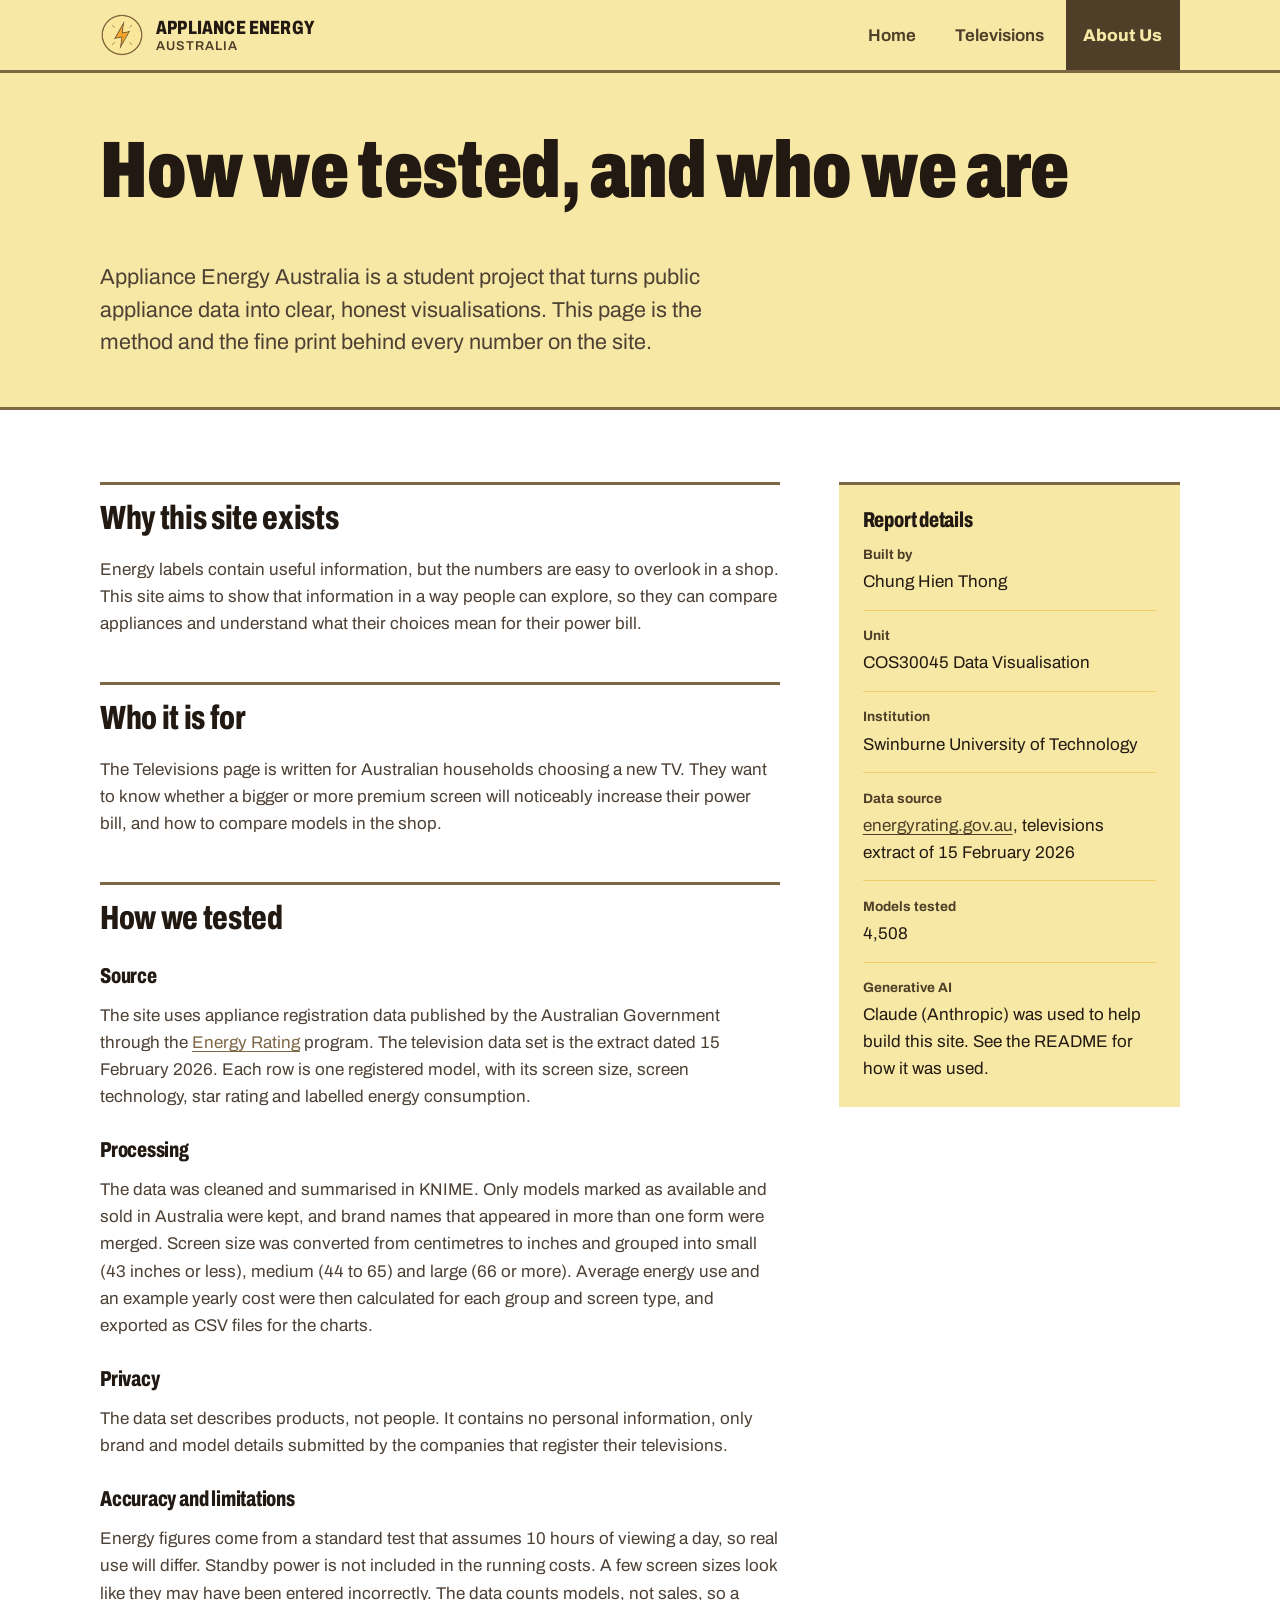
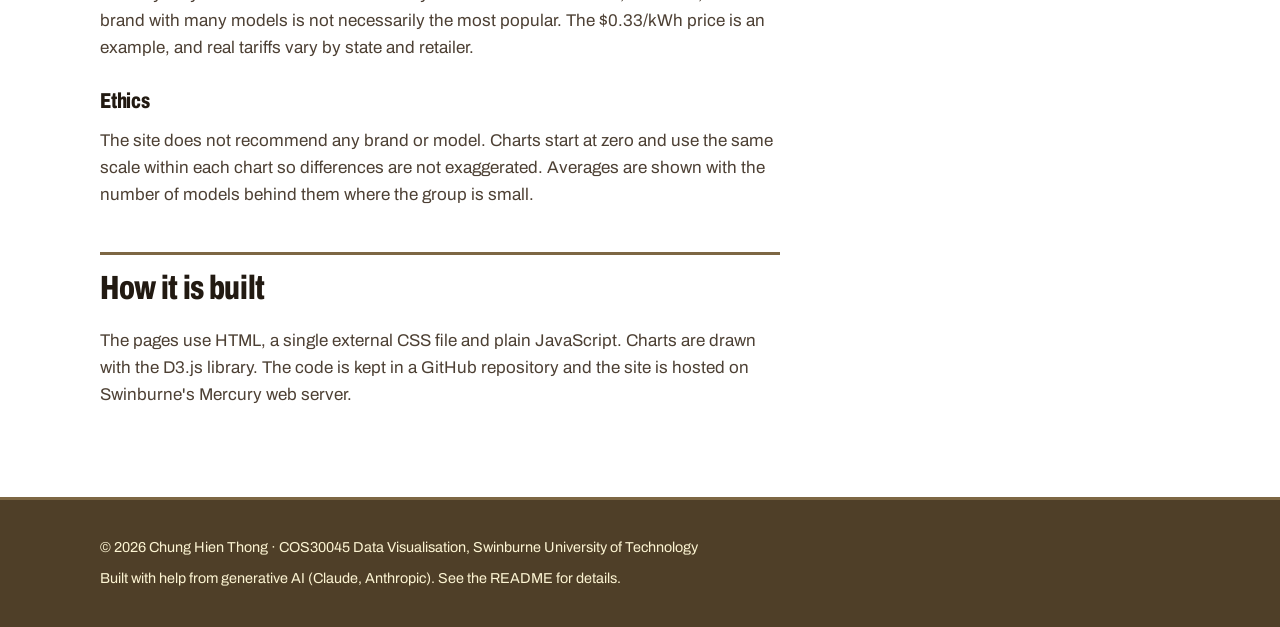
==== about.html @ 0ded5a05 "Add three-page site with navigation, FAQ accordion and footer (Ex 0.2) Home, Televisions and About U" ====
<!DOCTYPE html>
<html lang="en-AU">
<head>
  <meta charset="UTF-8">
  <meta name="viewport" content="width=device-width, initial-scale=1">
  <title>Appliance Energy Australia | About Us</title>
  <meta name="description" content="About the Appliance Energy Australia project.">
  <link rel="icon" href="assets/img/PowerIcon.png">
  <link rel="preconnect" href="https://fonts.googleapis.com">
  <link rel="preconnect" href="https://fonts.gstatic.com" crossorigin>
  <link rel="stylesheet" href="https://fonts.googleapis.com/css2?family=Archivo:wdth,wght@62..125,400..900&display=swap">
  <link rel="stylesheet" href="assets/css/styles.css">
  <script src="assets/js/main.js" defer></script>
</head>
<body>
  <a class="skip-link" href="#main">Skip to content</a>

  <header class="site-header">
    <div class="container header-inner">
      <a class="brand" href="index.html">
        <img src="assets/img/PowerIcon.png" alt="" width="44" height="44">
        <span class="brand-name">Appliance Energy<span class="brand-sub">Australia</span></span>
      </a>
      <nav class="site-nav" aria-label="Main">
        <ul>
          <li><a href="index.html">Home</a></li>
          <li><a href="televisions.html">Televisions</a></li>
          <li><a href="about.html" aria-current="page">About Us</a></li>
        </ul>
      </nav>
    </div>
  </header>

  <main id="main">
    <section class="report-head" aria-labelledby="page-title">
      <div class="container">
        <h1 id="page-title">How we tested, and who we are</h1>
        <p class="standfirst">Appliance Energy Australia is a student project that turns public appliance data into clear, honest visualisations. This page is the method and the fine print behind every number on the site.</p>
      </div>
    </section>

    <section class="section">
      <div class="container about-grid">
        <div class="prose">
          <h2>Why this site exists</h2>
          <p>Energy labels contain useful information, but the numbers are easy to overlook in a shop. This site aims to show that information in a way people can explore, so they can compare appliances and understand what their choices mean for their power bill.</p>

          <h2>Who it is for</h2>
          <p>The Televisions page is written for Australian households choosing a new TV. They want to know whether a bigger or more premium screen will noticeably increase their power bill, and how to compare models in the shop.</p>

          <h2>How we tested</h2>
          <h3>Source</h3>
          <p>The site uses appliance registration data published by the Australian Government through the <a href="https://www.energyrating.gov.au/">Energy Rating</a> program. The television data set is the extract dated 15 February 2026. Each row is one registered model, with its screen size, screen technology, star rating and labelled energy consumption.</p>

          <h3>Processing</h3>
          <p>The data was cleaned and summarised in KNIME. Only models marked as available and sold in Australia were kept, and brand names that appeared in more than one form were merged. Screen size was converted from centimetres to inches and grouped into small (43 inches or less), medium (44 to 65) and large (66 or more). Average energy use and an example yearly cost were then calculated for each group and screen type, and exported as CSV files for the charts.</p>

          <h3>Privacy</h3>
          <p>The data set describes products, not people. It contains no personal information, only brand and model details submitted by the companies that register their televisions.</p>

          <h3>Accuracy and limitations</h3>
          <p>Energy figures come from a standard test that assumes 10 hours of viewing a day, so real use will differ. Standby power is not included in the running costs. A few screen sizes look like they may have been entered incorrectly. The data counts models, not sales, so a brand with many models is not necessarily the most popular. The $0.33/kWh price is an example, and real tariffs vary by state and retailer.</p>

          <h3>Ethics</h3>
          <p>The site does not recommend any brand or model. Charts start at zero and use the same scale within each chart so differences are not exaggerated. Averages are shown with the number of models behind them where the group is small.</p>

          <h2>How it is built</h2>
          <p>The pages use HTML, a single external CSS file and plain JavaScript. Charts are drawn with the D3.js library. The code is kept in a GitHub repository and the site is hosted on Swinburne's Mercury web server.</p>
        </div>

        <aside class="info-panel" aria-labelledby="details-title">
          <h2 id="details-title">Report details</h2>
          <dl>
            <div><dt>Built by</dt><dd>Chung Hien Thong</dd></div>
            <div><dt>Unit</dt><dd>COS30045 Data Visualisation</dd></div>
            <div><dt>Institution</dt><dd>Swinburne University of Technology</dd></div>
            <div><dt>Data source</dt><dd><a href="https://www.energyrating.gov.au/">energyrating.gov.au</a>, televisions extract of 15 February 2026</dd></div>
            <div><dt>Models tested</dt><dd>4,508</dd></div>
            <div><dt>Generative AI</dt><dd>Claude (Anthropic) was used to help build this site. See the README for how it was used.</dd></div>
          </dl>
        </aside>
      </div>
    </section>
  </main>

  <footer class="site-footer">
    <div class="container footer-inner">
      <p>&copy; <span id="year">2026</span> Chung Hien Thong &middot; COS30045 Data Visualisation, Swinburne University of Technology</p>
      <p>Built with help from generative AI (Claude, Anthropic). See the README for details.</p>
    </div>
  </footer>
</body>
</html>
---- assets/css/styles.css ----
/* Initial version generated with Claude (Anthropic). See README > Generative AI Reflection. */

:root {
  --butter: #f8e8a5;
  --butter-deep: #f3cd6a;
  --butter-soft: #fcf4d2;
  --bark: #7d6744;
  --bark-dark: #4f3f28;
  --bolt: #c47a1e;
  --bolt-ink: #8a5210;
  --ink: #221a12;
  --ink-soft: #4d4034;
  --muted: #6b5e4e;
  --paper: #ffffff;
  --line: #e6d9bd;
  --error: #a3331a;
  --rule: 3px solid var(--bark);
  --hairline: 1px solid var(--line);
  --max-width: 1120px;
  --measure: 68ch;
  --font: "Archivo", "Helvetica Neue", Arial, sans-serif;
  --condensed: 72%;
  --ease-out: cubic-bezier(0.16, 1, 0.3, 1);
}

*,
*::before,
*::after {
  box-sizing: border-box;
}

html {
  scrollbar-color: var(--bark) var(--butter-soft);
  scroll-padding-top: 6rem;
}

body {
  margin: 0;
  font-family: var(--font);
  font-size: 1.0625rem;
  line-height: 1.6;
  color: var(--ink);
  background: var(--paper);
  caret-color: var(--bolt);
  font-variant-numeric: tabular-nums;
}

::selection {
  background: var(--butter-deep);
  color: var(--ink);
}

img {
  display: block;
  max-width: 100%;
  height: auto;
}

a {
  color: var(--bark);
  text-decoration-thickness: 1px;
  text-underline-offset: 0.2em;
}

a:hover {
  color: var(--bolt-ink);
  text-decoration-thickness: 2px;
}

:focus-visible {
  outline: 3px solid var(--bark-dark);
  outline-offset: 3px;
}

.site-footer :focus-visible {
  outline-color: var(--butter);
}

h1,
h2,
h3 {
  margin: 0 0 0.6em;
  line-height: 1.05;
  font-weight: 800;
  font-stretch: var(--condensed);
  letter-spacing: -0.01em;
  text-wrap: balance;
}

h1 {
  font-size: clamp(2.6rem, 6.5vw, 5rem);
  font-weight: 900;
}

h2 {
  font-size: clamp(1.8rem, 3.6vw, 2.6rem);
}

h3 {
  font-size: 1.35rem;
  line-height: 1.15;
}

p {
  margin: 0 0 1em;
}

.container {
  width: 100%;
  max-width: var(--max-width);
  margin: 0 auto;
  padding: 0 1.25rem;
}

.skip-link {
  position: absolute;
  left: -9999px;
  top: 0.75rem;
  z-index: 100;
  padding: 0.5rem 0.9rem;
  background: var(--ink);
  color: var(--paper);
}

.skip-link:focus {
  left: 0.75rem;
}

.skip-link:hover {
  color: var(--butter);
}

/* Masthead and navigation */

.site-header {
  background: var(--butter);
  border-bottom: var(--rule);
}

.header-inner {
  display: flex;
  align-items: center;
  justify-content: space-between;
  gap: 1rem;
}

.brand {
  display: flex;
  align-items: center;
  gap: 0.75rem;
  padding: 0.7rem 0;
  color: var(--ink);
  text-decoration: none;
}

.brand:hover {
  color: var(--ink);
}

.brand img {
  width: 44px;
  height: 44px;
}

.brand-name {
  display: flex;
  flex-direction: column;
  font-size: 1.2rem;
  font-weight: 800;
  font-stretch: var(--condensed);
  line-height: 1;
  letter-spacing: 0.01em;
  text-transform: uppercase;
}

.brand-sub {
  margin-top: 0.2rem;
  font-size: 0.8rem;
  font-weight: 600;
  font-stretch: 100%;
  letter-spacing: 0.08em;
  color: var(--bark-dark);
}

.site-nav ul {
  display: flex;
  gap: 0.25rem;
  margin: 0;
  padding: 0;
  list-style: none;
}

.site-nav a {
  display: block;
  padding: 1.35rem 1.1rem;
  color: var(--bark-dark);
  font-weight: 650;
  text-decoration: none;
  transition: background-color 0.2s var(--ease-out), color 0.2s var(--ease-out);
}

.site-nav a:hover {
  background: var(--butter-deep);
  color: var(--ink);
}

.site-nav a[aria-current="page"] {
  background: var(--bark-dark);
  color: var(--butter);
  font-weight: 800;
}

/* Buttons and shared text */

.btn {
  display: inline-flex;
  align-items: center;
  justify-content: center;
  min-height: 48px;
  padding: 0.75rem 1.4rem;
  border: 2px solid var(--bark);
  background: var(--bark);
  color: var(--paper);
  font: inherit;
  font-weight: 700;
  text-decoration: none;
  cursor: pointer;
  transition: background-color 0.2s var(--ease-out), border-color 0.2s var(--ease-out);
}

.btn:hover {
  background: var(--bark-dark);
  border-color: var(--bark-dark);
  color: var(--paper);
}

.btn-quiet {
  background: transparent;
  color: var(--bark-dark);
}

.btn-quiet:hover {
  background: var(--butter-soft);
  color: var(--ink);
}

.standfirst {
  max-width: 56ch;
  font-size: clamp(1.15rem, 1.8vw, 1.35rem);
  line-height: 1.5;
  color: var(--ink-soft);
}

.byline {
  margin: 1.75rem 0 0;
  padding-top: 0.85rem;
  border-top: 1px solid var(--bark);
  font-size: 0.9rem;
  color: var(--bark-dark);
}

.fine-print {
  margin: 0;
  font-size: 0.85rem;
  color: var(--muted);
}

.section {
  padding: 4.5rem 0;
}

.section + .section {
  border-top: var(--hairline);
}

.band {
  background: var(--butter-soft);
}

.section-head {
  max-width: var(--measure);
  margin-bottom: 2.25rem;
}

.section-head p {
  color: var(--ink-soft);
}

.split {
  display: grid;
  grid-template-columns: minmax(0, 1fr) minmax(0, 2fr);
  gap: 3rem;
}

/* Report cover (Home) and report header (inner pages) */

.cover,
.report-head {
  background: var(--butter);
  border-bottom: var(--rule);
}

.cover {
  padding: 4.5rem 0 5rem;
}

.cover-grid {
  display: grid;
  grid-template-columns: minmax(0, 7fr) minmax(0, 5fr);
  gap: 3.5rem;
  align-items: center;
}

.cover-actions {
  display: flex;
  flex-wrap: wrap;
  gap: 0.75rem;
  margin-top: 2rem;
}

.report-head {
  padding: 3.5rem 0 3rem;
}

.report-head .standfirst {
  margin-bottom: 0;
}

/* Verdict box: the report's scored summary */

.verdict {
  padding: 1.75rem;
  border: 4px solid var(--bark);
  background: var(--paper);
}

.verdict h2 {
  font-size: clamp(1.6rem, 2.6vw, 2.1rem);
  margin-bottom: 0.4rem;
}

.verdict-lead {
  margin-bottom: 1.4rem;
  color: var(--ink-soft);
}

.scores {
  margin: 0 0 1.25rem;
  padding: 0;
  list-style: none;
}

.score {
  display: grid;
  grid-template-columns: 5.5rem minmax(0, 1fr) 4rem;
  align-items: center;
  gap: 0.75rem;
  padding: 0.6rem 0;
  border-top: var(--hairline);
}

.score:last-child {
  border-bottom: var(--hairline);
}

.score-label {
  font-weight: 700;
  font-stretch: var(--condensed);
  font-size: 1.1rem;
}

.score-track {
  height: 1.1rem;
}

.score-fill {
  display: block;
  width: var(--share);
  height: 100%;
  background: var(--bark);
  transform-origin: left center;
}

.score-fill-focus {
  background: var(--bolt);
}

.score-small {
  --share: 21%;
}

.score-medium {
  --share: 54%;
}

.score-large {
  --share: 100%;
}

.score-value {
  font-size: 1.35rem;
  font-weight: 800;
  font-stretch: var(--condensed);
  text-align: right;
}

/* The one authored motion: bars grow from zero when they come into view */

.grow-ready .score-fill,
.grow-ready .bar {
  transform: scaleX(0);
}

.grow-in .score-fill,
.grow-in .bar {
  transform: scaleX(1);
  transition: transform 1.1s var(--ease-out);
}

.grow-in .scores li:nth-child(2) .score-fill,
.grow-in g:nth-of-type(2) .bar {
  transition-delay: 0.12s;
}

.grow-in .scores li:nth-child(3) .score-fill,
.grow-in g:nth-of-type(3) .bar {
  transition-delay: 0.24s;
}

/* Home: how to read the label */

.label-guide {
  margin: 0;
  border-top: var(--rule);
}

.label-guide div {
  display: grid;
  grid-template-columns: minmax(0, 1fr) minmax(0, 2fr);
  gap: 2rem;
  padding: 1.5rem 0;
  border-bottom: var(--hairline);
}

.label-guide dt {
  font-size: 1.35rem;
  font-weight: 800;
  font-stretch: var(--condensed);
  line-height: 1.15;
}

.label-guide dd {
  margin: 0;
  color: var(--ink-soft);
}

/* FAQ accordion */

.faq {
  border-top: var(--rule);
}

.faq-item {
  border-bottom: var(--hairline);
}

.faq-q {
  margin: 0;
  font-size: 1.15rem;
  font-stretch: 100%;
  font-weight: 700;
  line-height: 1.3;
}

.faq-q button {
  display: flex;
  justify-content: space-between;
  align-items: center;
  gap: 1rem;
  width: 100%;
  min-height: 48px;
  padding: 1.15rem 0;
  border: 0;
  background: none;
  color: var(--ink);
  font: inherit;
  text-align: left;
  cursor: pointer;
}

.faq-q button:hover {
  color: var(--bolt-ink);
}

.faq-icon {
  position: relative;
  flex: none;
  width: 16px;
  height: 16px;
}

.faq-icon::before,
.faq-icon::after {
  content: "";
  position: absolute;
  top: 7px;
  left: 0;
  width: 16px;
  height: 2.5px;
  background: currentColor;
  transition: transform 0.25s var(--ease-out);
}

.faq-icon::after {
  transform: rotate(90deg);
}

.faq-q button[aria-expanded="true"] .faq-icon::after {
  transform: rotate(0deg);
}

.faq-a {
  max-width: var(--measure);
  padding: 0 2.5rem 1.4rem 0;
  color: var(--ink-soft);
}

.faq-a p:last-child {
  margin-bottom: 0;
}

/* Televisions: the report layout with a findings rail */

.report-layout {
  padding-top: 3.5rem;
  display: grid;
  grid-template-columns: 15rem minmax(0, 1fr);
  gap: 3.5rem;
  align-items: start;
}

.rail {
  position: sticky;
  top: 1.5rem;
  padding: 1.25rem 0 0;
  border-top: var(--rule);
}

.rail-title {
  margin: 0 0 0.75rem;
  font-size: 1rem;
  font-stretch: 100%;
  font-weight: 800;
}

.rail ol {
  margin: 0;
  padding: 0;
  list-style: none;
  counter-reset: finding;
}

.rail li + li {
  border-top: var(--hairline);
}

.rail a {
  display: grid;
  grid-template-columns: 1.75rem minmax(0, 1fr);
  gap: 0.25rem;
  padding: 0.6rem 0.5rem 0.6rem 0;
  color: var(--ink-soft);
  font-size: 0.95rem;
  line-height: 1.35;
  text-decoration: none;
}

.rail li:not(.rail-extra) a::before {
  counter-increment: finding;
  content: counter(finding);
  font-weight: 800;
  font-stretch: var(--condensed);
  font-size: 1.1rem;
  color: var(--bark);
}

.rail-extra a {
  grid-template-columns: minmax(0, 1fr);
}

.rail a:hover {
  color: var(--ink);
}

.rail li:not(.rail-extra) + .rail-extra {
  margin-top: 0.5rem;
  border-top: 2px solid var(--bark);
}

@media (min-width: 961px) {
  .rail a[aria-current="true"] {
    color: var(--ink);
    font-weight: 700;
    background: var(--butter);
    padding-left: 0.5rem;
    margin-left: -0.5rem;
  }

  .rail a[aria-current="true"]::before {
    color: var(--bark-dark);
  }
}

.method {
  margin: 0;
  padding: 1.75rem;
  border: 2px solid var(--bark);
  background: var(--paper);
}

.method h2 {
  font-size: 1.6rem;
}

.method dl {
  display: grid;
  grid-template-columns: repeat(2, minmax(0, 1fr));
  gap: 0 2rem;
  margin: 0 0 1rem;
}

.method dl div {
  padding: 0.75rem 0;
  border-top: var(--hairline);
}

.method dt {
  font-size: 0.85rem;
  font-weight: 700;
  color: var(--bark);
}

.method dd {
  margin: 0.15rem 0 0;
}

.finding {
  display: grid;
  grid-template-columns: 4.5rem minmax(0, 1fr);
  gap: 1.25rem;
  padding: 4rem 0;
  border-bottom: var(--hairline);
}

.finding-number {
  margin: 0;
  font-size: 4.5rem;
  font-weight: 900;
  font-stretch: var(--condensed);
  line-height: 0.8;
  color: var(--bark);
}

.section-lead,
.finding-body > p {
  max-width: var(--measure);
  color: var(--ink-soft);
}

sup {
  font-size: 0.7em;
  font-weight: 700;
  line-height: 0;
}

sup a {
  padding: 0 0.1em;
  text-decoration: none;
}

.imperative {
  max-width: var(--measure);
  margin: 1.75rem 0 0;
  padding: 1rem 1.25rem;
  background: var(--butter);
  border-top: var(--rule);
  font-size: 1.15rem;
  font-weight: 700;
  color: var(--ink);
}

/* Figures, charts and data tables */

.chart-figure {
  margin: 1.75rem 0 0;
  padding: 1.5rem 0 0;
  border-top: 2px solid var(--ink);
}

.chart-img {
  margin: 0 auto;
}

.chart-figure figcaption {
  margin-top: 1rem;
  font-size: 0.85rem;
  color: var(--muted);
}

.responsive-svg-container {
  width: 100%;
  max-width: 900px;
  margin-right: auto;
  margin-left: auto;
}

.responsive-svg-container svg {
  display: block;
  width: 100%;
  height: auto;
  overflow: visible;
}

.bar {
  fill: var(--bark);
  transform-box: fill-box;
  transform-origin: left center;
}

.bar-focus {
  fill: var(--bolt);
}

.baseline {
  stroke: var(--ink);
  stroke-width: 2;
}

.bar-label,
.bar-value {
  font-family: var(--font);
  font-size: 22px;
  fill: var(--ink);
}

.bar-label {
  font-weight: 700;
  font-stretch: var(--condensed);
}

.bar-value {
  font-weight: 800;
  font-stretch: var(--condensed);
}

.data-table {
  margin-top: 1rem;
}

.data-table summary {
  display: inline-flex;
  align-items: center;
  min-height: 44px;
  font-weight: 700;
  color: var(--bark);
  cursor: pointer;
}

.data-table summary:hover {
  color: var(--bolt-ink);
}

.table-scroll {
  overflow-x: auto;
}

table {
  width: 100%;
  margin: 0.5rem 0 0;
  border-collapse: collapse;
  font-size: 0.95rem;
}

caption {
  margin-bottom: 0.5rem;
  text-align: left;
  font-size: 0.85rem;
  color: var(--muted);
}

th,
td {
  padding: 0.55rem 0.75rem;
  border-bottom: var(--hairline);
  text-align: left;
}

thead th {
  background: var(--butter);
  border-bottom: 2px solid var(--bark);
  font-weight: 700;
}

td.num,
th.num {
  text-align: right;
}

.small-sample td {
  border-bottom: 2px dashed var(--bark);
}

.sample-note {
  font-size: 0.8rem;
  font-weight: 700;
  color: var(--bolt-ink);
}

/* Televisions: calculator worksheet */

.calc {
  display: grid;
  grid-template-columns: minmax(0, 1.2fr) minmax(0, 1fr);
  gap: 2rem;
  align-items: start;
}

.calc-form {
  padding: 1.75rem;
  border: 2px solid var(--bark);
  background: var(--paper);
}

.field {
  margin-bottom: 1.25rem;
}

.field label {
  display: block;
  margin-bottom: 0.35rem;
  font-weight: 700;
}

.field-hint {
  margin-left: 0.35rem;
  font-size: 0.85rem;
  font-weight: 400;
  color: var(--muted);
}

.field-row {
  display: grid;
  grid-template-columns: 1fr 1fr;
  gap: 1rem;
}

input,
select {
  width: 100%;
  min-height: 48px;
  padding: 0.65rem 0.75rem;
  border: 2px solid var(--bark);
  border-radius: 0;
  background: var(--paper);
  color: var(--ink);
  font: inherit;
}

input:focus,
select:focus {
  outline: 3px solid var(--bark-dark);
  outline-offset: 1px;
}

.input-unit {
  position: relative;
}

.input-unit input {
  padding-right: 3.25rem;
}

.input-unit-wide input {
  padding-right: 4.5rem;
}

.input-unit input::-webkit-outer-spin-button,
.input-unit input::-webkit-inner-spin-button {
  margin: 0;
  -webkit-appearance: none;
}

.input-unit input[type="number"] {
  -moz-appearance: textfield;
  appearance: textfield;
}

.input-unit span {
  position: absolute;
  top: 50%;
  right: 0.85rem;
  transform: translateY(-50%);
  font-size: 0.9rem;
  font-weight: 600;
  color: var(--muted);
  pointer-events: none;
}

.field.has-error input {
  border-color: var(--error);
}

.field-error {
  margin: 0.35rem 0 0;
  font-size: 0.9rem;
  font-weight: 600;
  color: var(--error);
}

.field-error:empty {
  display: none;
}

.results h3 {
  margin-bottom: 0.75rem;
  font-size: 1.6rem;
}

.results-empty {
  margin: 0;
  color: var(--muted);
}

.results-title {
  margin: 0;
  color: var(--ink-soft);
}

.results-total {
  margin: 0.15rem 0 0;
  font-size: clamp(2.8rem, 5vw, 3.75rem);
  font-weight: 900;
  font-stretch: var(--condensed);
  line-height: 1;
  color: var(--bolt-ink);
}

.figures {
  margin: 1.25rem 0;
}

.figures div {
  display: flex;
  justify-content: space-between;
  align-items: baseline;
  gap: 1rem;
  padding: 0.65rem 0;
  border-top: var(--hairline);
}

.figures dt {
  color: var(--ink-soft);
}

.figures dd {
  margin: 0;
  font-size: 1.2rem;
  font-weight: 800;
  white-space: nowrap;
}

.figures dd span {
  margin-left: 0.25rem;
  font-size: 0.85rem;
  font-weight: 500;
  color: var(--muted);
}

/* About: method and fine print */

.about-grid {
  display: grid;
  grid-template-columns: minmax(0, 2fr) minmax(0, 1fr);
  gap: 3.5rem;
  align-items: start;
}

.prose {
  max-width: var(--measure);
}

.prose h2 {
  margin-top: 2.75rem;
  padding-top: 1rem;
  border-top: var(--rule);
  font-size: clamp(1.6rem, 3vw, 2.1rem);
}

.prose h2:first-child {
  margin-top: 0;
}

.prose h3 {
  margin-top: 1.75rem;
}

.prose p {
  color: var(--ink-soft);
}

.info-panel {
  position: sticky;
  top: 1.5rem;
  padding: 1.5rem;
  background: var(--butter);
  border-top: var(--rule);
}

.info-panel h2 {
  font-size: 1.35rem;
}

.info-panel dl {
  margin: 0;
}

.info-panel div + div {
  margin-top: 0.9rem;
  padding-top: 0.9rem;
  border-top: 1px solid var(--butter-deep);
}

.info-panel dt {
  font-size: 0.85rem;
  font-weight: 700;
  color: var(--bark-dark);
}

.info-panel dd {
  margin: 0.15rem 0 0;
}

.info-panel a {
  color: var(--bark-dark);
}

/* Footer: the report's fine print */

.site-footer {
  padding: 2.25rem 0;
  border-top: var(--rule);
  background: var(--bark-dark);
  font-size: 0.9rem;
  color: var(--butter-soft);
}

.site-footer a {
  color: var(--butter);
}

.site-footer a:hover {
  color: var(--paper);
}

.footer-inner {
  display: flex;
  flex-wrap: wrap;
  justify-content: space-between;
  gap: 0.5rem 2rem;
}

.footer-inner p {
  margin: 0;
}

/* Responsive layout */

@media (max-width: 960px) {
  .report-layout {
    grid-template-columns: 1fr;
    gap: 0;
  }

  .report-layout {
    padding-top: 2.5rem;
  }

  .rail {
    position: static;
  }

  .method {
    margin-top: 2rem;
  }
}

@media (max-width: 860px) {
  .cover-grid,
  .split,
  .calc,
  .about-grid {
    grid-template-columns: 1fr;
    gap: 2.25rem;
  }

  .label-guide div {
    grid-template-columns: 1fr;
    gap: 0.4rem;
  }

  .info-panel {
    position: static;
  }
}

@media (max-width: 600px) {
  body {
    font-size: 1rem;
  }

  .header-inner {
    flex-direction: column;
    align-items: flex-start;
    gap: 0;
  }

  .brand {
    padding-bottom: 0.25rem;
  }

  .site-nav ul {
    margin-left: -0.6rem;
  }

  .site-nav a {
    padding: 0.75rem 0.8rem;
  }

  .cover,
  .section {
    padding: 3rem 0;
  }

  .report-head {
    padding: 2.5rem 0 2rem;
  }

  .verdict,
  .method,
  .calc-form {
    padding: 1.25rem;
  }

  .score {
    grid-template-columns: 4.5rem minmax(0, 1fr) 3.5rem;
    gap: 0.5rem;
  }

  .method dl {
    grid-template-columns: 1fr;
  }

  .finding {
    grid-template-columns: 1fr;
    gap: 0.5rem;
    padding: 3rem 0;
  }

  .finding-number {
    font-size: 3rem;
  }

  .field-row {
    grid-template-columns: 1fr;
    gap: 0;
  }

  .faq-a {
    padding-right: 0;
  }
}

@media (prefers-reduced-motion: reduce) {
  .grow-ready .score-fill,
  .grow-ready .bar {
    transform: none;
  }

  .grow-in .score-fill,
  .grow-in .bar {
    transition: none;
  }
}
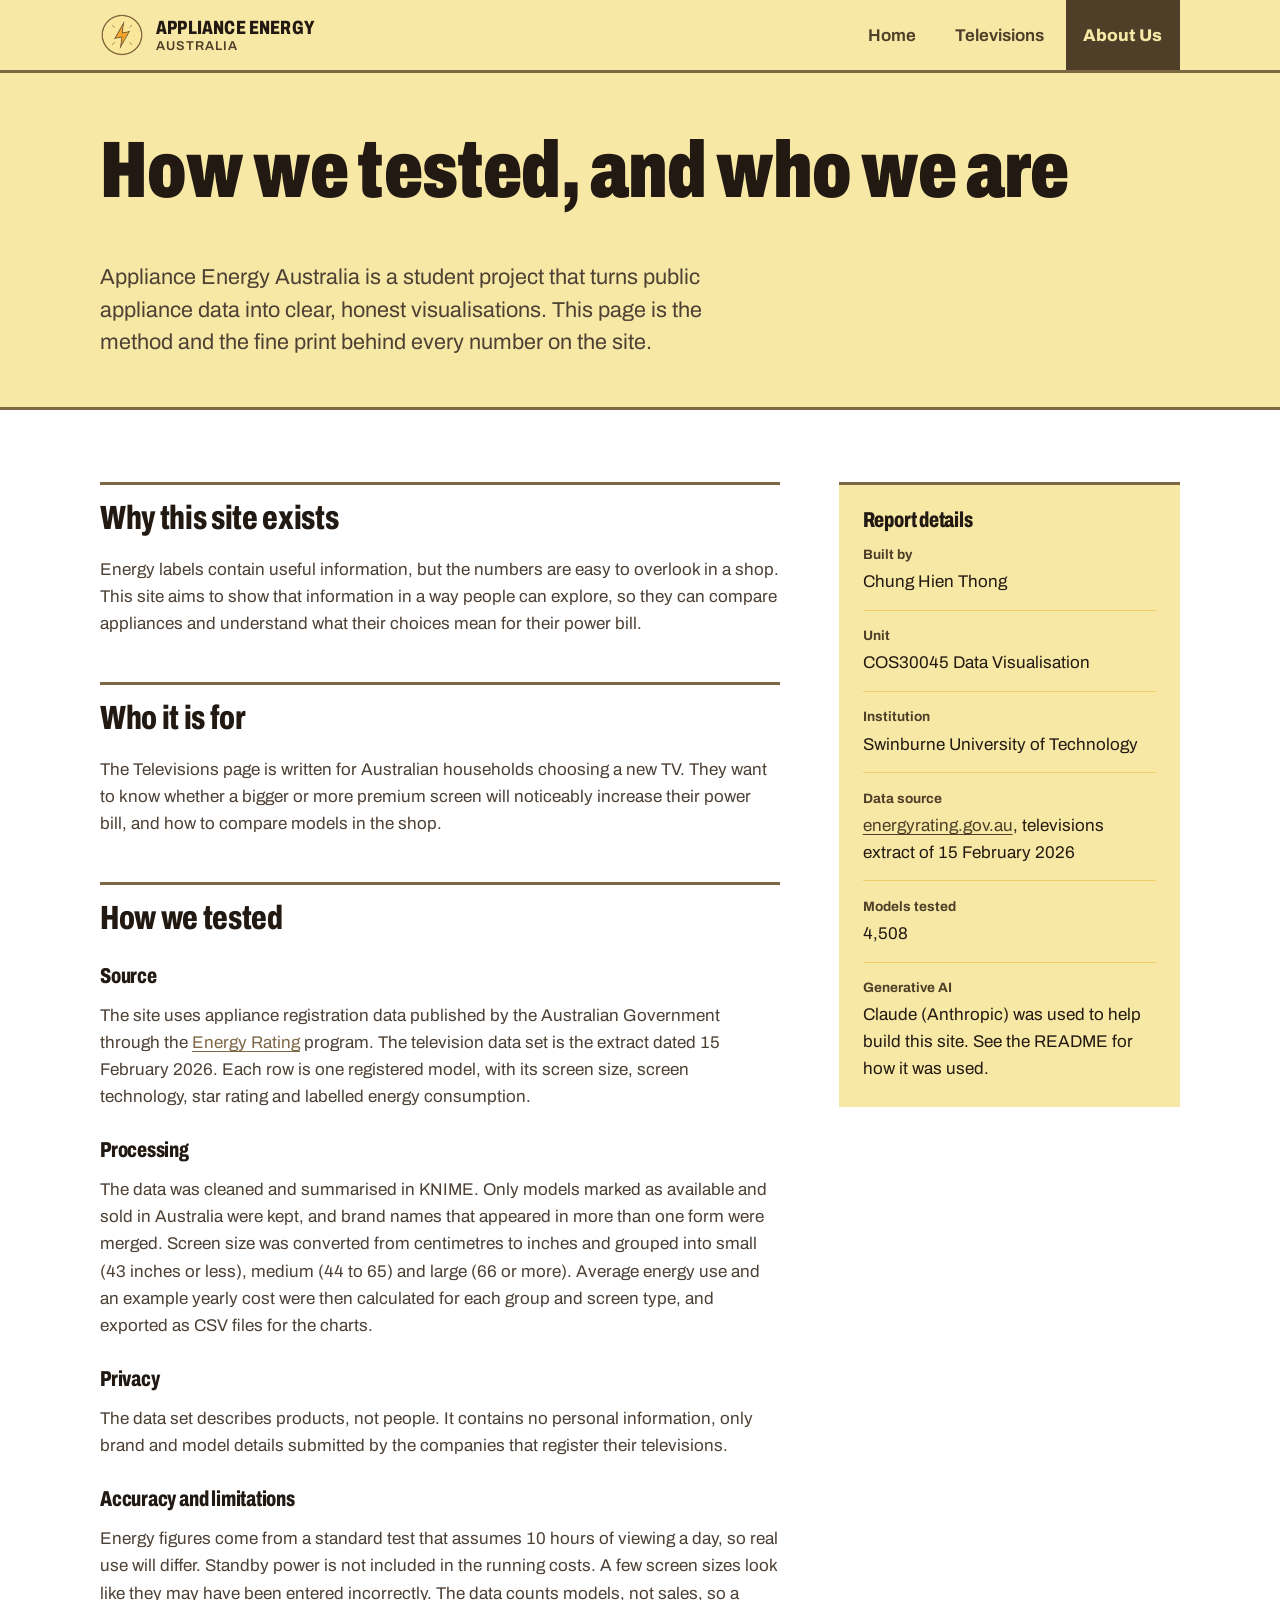
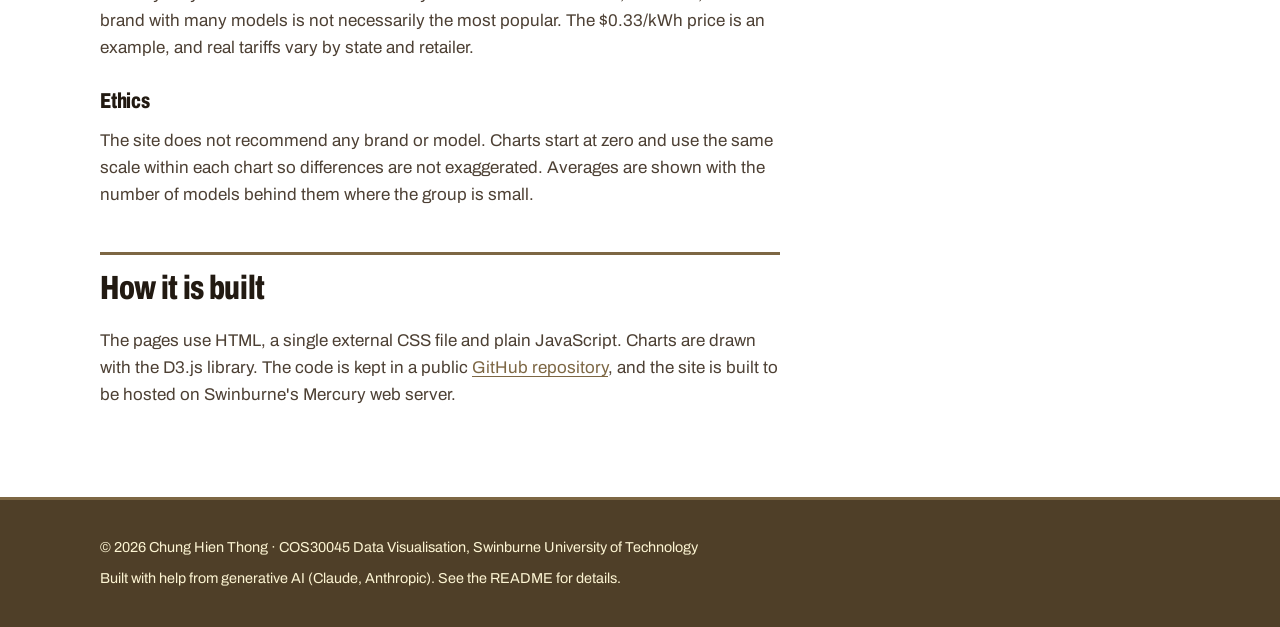
==== commit 11bc1b16: "Link GitHub repo on About page and correct hosting status" ====
--- a/about.html
+++ b/about.html
@@ -65,7 +65,7 @@
           <p>The site does not recommend any brand or model. Charts start at zero and use the same scale within each chart so differences are not exaggerated. Averages are shown with the number of models behind them where the group is small.</p>
 
           <h2>How it is built</h2>
-          <p>The pages use HTML, a single external CSS file and plain JavaScript. Charts are drawn with the D3.js library. The code is kept in a GitHub repository and the site is hosted on Swinburne's Mercury web server.</p>
+          <p>The pages use HTML, a single external CSS file and plain JavaScript. Charts are drawn with the D3.js library. The code is kept in a public <a href="https://github.com/HienThong-vie/demonstration-1-COS30045">GitHub repository</a>, and the site is built to be hosted on Swinburne's Mercury web server.</p>
         </div>
 
         <aside class="info-panel" aria-labelledby="details-title">
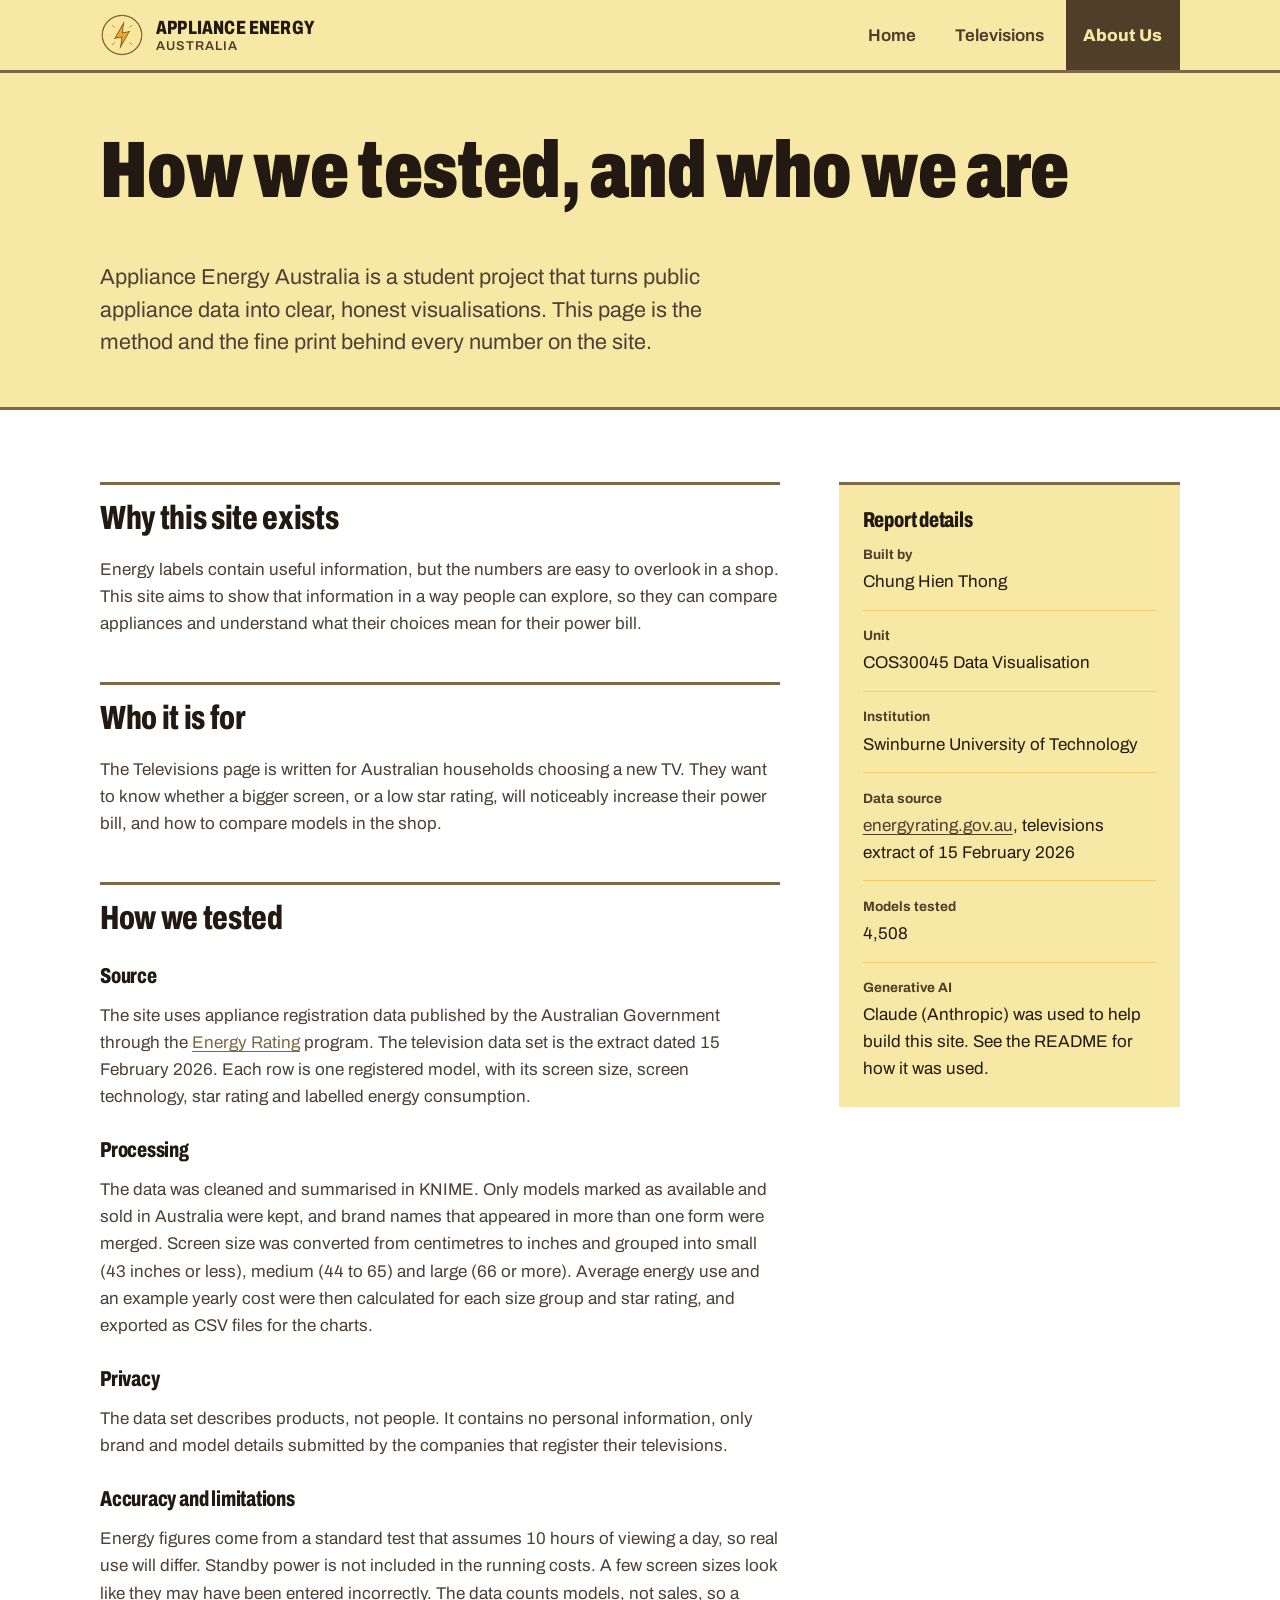
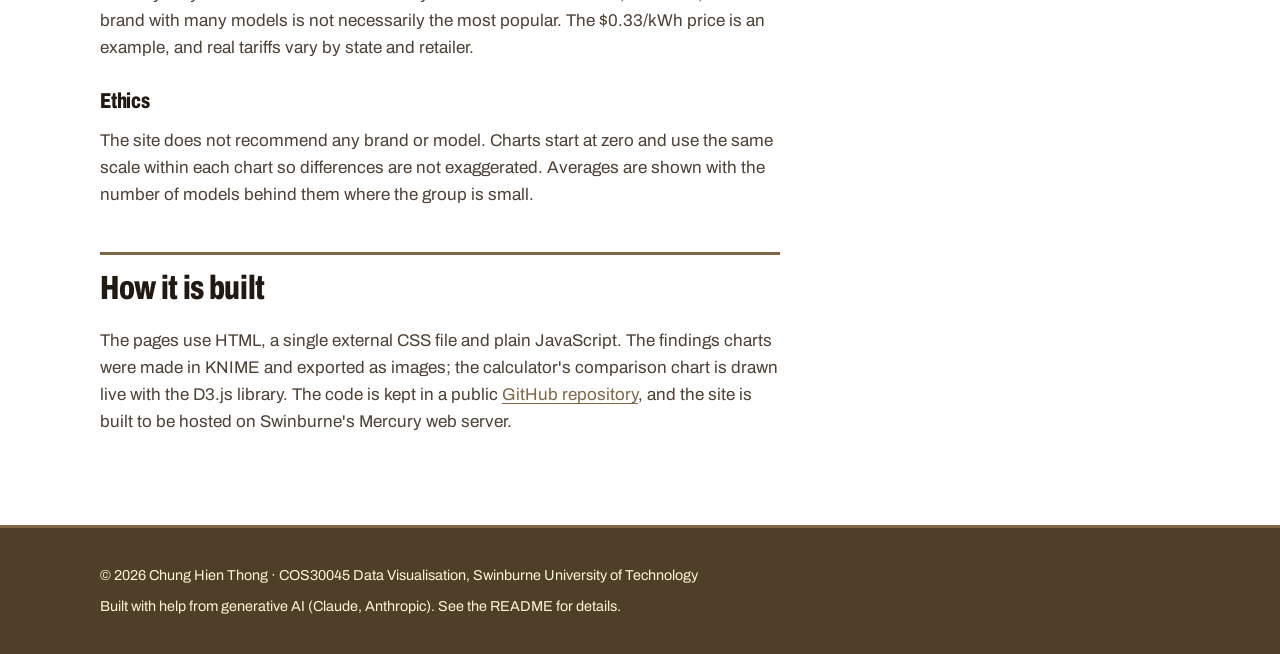
==== commit f8a2e1cd: "Replace Finding 4 with star rating, add calculator chart, move report nav - Finding 4 now compares e" ====
--- a/about.html
+++ b/about.html
@@ -46,14 +46,14 @@
           <p>Energy labels contain useful information, but the numbers are easy to overlook in a shop. This site aims to show that information in a way people can explore, so they can compare appliances and understand what their choices mean for their power bill.</p>
 
           <h2>Who it is for</h2>
-          <p>The Televisions page is written for Australian households choosing a new TV. They want to know whether a bigger or more premium screen will noticeably increase their power bill, and how to compare models in the shop.</p>
+          <p>The Televisions page is written for Australian households choosing a new TV. They want to know whether a bigger screen, or a low star rating, will noticeably increase their power bill, and how to compare models in the shop.</p>
 
           <h2>How we tested</h2>
           <h3>Source</h3>
           <p>The site uses appliance registration data published by the Australian Government through the <a href="https://www.energyrating.gov.au/">Energy Rating</a> program. The television data set is the extract dated 15 February 2026. Each row is one registered model, with its screen size, screen technology, star rating and labelled energy consumption.</p>
 
           <h3>Processing</h3>
-          <p>The data was cleaned and summarised in KNIME. Only models marked as available and sold in Australia were kept, and brand names that appeared in more than one form were merged. Screen size was converted from centimetres to inches and grouped into small (43 inches or less), medium (44 to 65) and large (66 or more). Average energy use and an example yearly cost were then calculated for each group and screen type, and exported as CSV files for the charts.</p>
+          <p>The data was cleaned and summarised in KNIME. Only models marked as available and sold in Australia were kept, and brand names that appeared in more than one form were merged. Screen size was converted from centimetres to inches and grouped into small (43 inches or less), medium (44 to 65) and large (66 or more). Average energy use and an example yearly cost were then calculated for each size group and star rating, and exported as CSV files for the charts.</p>
 
           <h3>Privacy</h3>
           <p>The data set describes products, not people. It contains no personal information, only brand and model details submitted by the companies that register their televisions.</p>
@@ -65,7 +65,7 @@
           <p>The site does not recommend any brand or model. Charts start at zero and use the same scale within each chart so differences are not exaggerated. Averages are shown with the number of models behind them where the group is small.</p>
 
           <h2>How it is built</h2>
-          <p>The pages use HTML, a single external CSS file and plain JavaScript. Charts are drawn with the D3.js library. The code is kept in a public <a href="https://github.com/HienThong-vie/demonstration-1-COS30045">GitHub repository</a>, and the site is built to be hosted on Swinburne's Mercury web server.</p>
+          <p>The pages use HTML, a single external CSS file and plain JavaScript. The findings charts were made in KNIME and exported as images; the calculator's comparison chart is drawn live with the D3.js library. The code is kept in a public <a href="https://github.com/HienThong-vie/demonstration-1-COS30045">GitHub repository</a>, and the site is built to be hosted on Swinburne's Mercury web server.</p>
         </div>
 
         <aside class="info-panel" aria-labelledby="details-title">
--- a/assets/css/styles.css
+++ b/assets/css/styles.css
@@ -322,6 +322,10 @@
   padding: 3.5rem 0 3rem;
 }
 
+.report-head .cover-grid {
+  align-items: start;
+}
+
 .report-head .standfirst {
   margin-bottom: 0;
 }
@@ -425,6 +429,31 @@
 .grow-in .scores li:nth-child(3) .score-fill,
 .grow-in g:nth-of-type(3) .bar {
   transition-delay: 0.24s;
+}
+
+.grow-in .scores li:nth-child(4) .score-fill,
+.grow-in g:nth-of-type(4) .bar {
+  transition-delay: 0.36s;
+}
+
+.grow-in .scores li:nth-child(5) .score-fill,
+.grow-in g:nth-of-type(5) .bar {
+  transition-delay: 0.48s;
+}
+
+.grow-in .scores li:nth-child(6) .score-fill,
+.grow-in g:nth-of-type(6) .bar {
+  transition-delay: 0.60s;
+}
+
+.grow-in .scores li:nth-child(7) .score-fill,
+.grow-in g:nth-of-type(7) .bar {
+  transition-delay: 0.72s;
+}
+
+.grow-in .scores li:nth-child(8) .score-fill,
+.grow-in g:nth-of-type(8) .bar {
+  transition-delay: 0.84s;
 }
 
 /* Home: how to read the label */
@@ -533,17 +562,12 @@
 
 .report-layout {
   padding-top: 3.5rem;
-  display: grid;
-  grid-template-columns: 15rem minmax(0, 1fr);
-  gap: 3.5rem;
-  align-items: start;
 }
 
 .rail {
-  position: sticky;
-  top: 1.5rem;
-  padding: 1.25rem 0 0;
-  border-top: var(--rule);
+  padding: 1.75rem;
+  border: 4px solid var(--bark);
+  background: var(--paper);
 }
 
 .rail-title {
@@ -820,9 +844,7 @@
 
 .calc {
   display: grid;
-  grid-template-columns: minmax(0, 1.2fr) minmax(0, 1fr);
   gap: 2rem;
-  align-items: start;
 }
 
 .calc-form {
@@ -864,6 +886,7 @@
   background: var(--paper);
   color: var(--ink);
   font: inherit;
+  line-height: 1.25;
 }
 
 input:focus,
@@ -945,8 +968,35 @@
   color: var(--bolt-ink);
 }
 
+.results-grid {
+  display: grid;
+  grid-template-columns: minmax(0, 1fr) minmax(0, 1fr);
+  gap: 3.5rem;
+  align-items: start;
+}
+
+.calc-chart,
+.calc-chart-note {
+  margin: 1.25rem 0 0;
+}
+
+/* SVG text scales with the chart's width, so cap it to keep labels near 18px. */
+.calc-chart .responsive-svg-container {
+  max-width: 440px;
+  margin-left: 0;
+}
+
+.calc-chart figcaption {
+  margin-top: 0.5rem;
+}
+
+.calc-chart .bar-label,
+.calc-chart .bar-value {
+  font-size: 18px;
+}
+
 .figures {
-  margin: 1.25rem 0;
+  margin: 0 0 1.25rem;
 }
 
 .figures div {
@@ -1077,27 +1127,14 @@
 
 @media (max-width: 960px) {
   .report-layout {
-    grid-template-columns: 1fr;
-    gap: 0;
-  }
-
-  .report-layout {
     padding-top: 2.5rem;
-  }
-
-  .rail {
-    position: static;
-  }
-
-  .method {
-    margin-top: 2rem;
   }
 }
 
 @media (max-width: 860px) {
   .cover-grid,
   .split,
-  .calc,
+  .results-grid,
   .about-grid {
     grid-template-columns: 1fr;
     gap: 2.25rem;
@@ -1175,8 +1212,25 @@
     gap: 0;
   }
 
+  .calc-chart .bar-label,
+  .calc-chart .bar-value {
+    font-size: 21px;
+  }
+
   .faq-a {
     padding-right: 0;
+  }
+
+  .bar-label,
+  .bar-value {
+    font-size: 30px;
+  }
+}
+
+@media print {
+  .grow-ready .score-fill,
+  .grow-ready .bar {
+    transform: none;
   }
 }
 
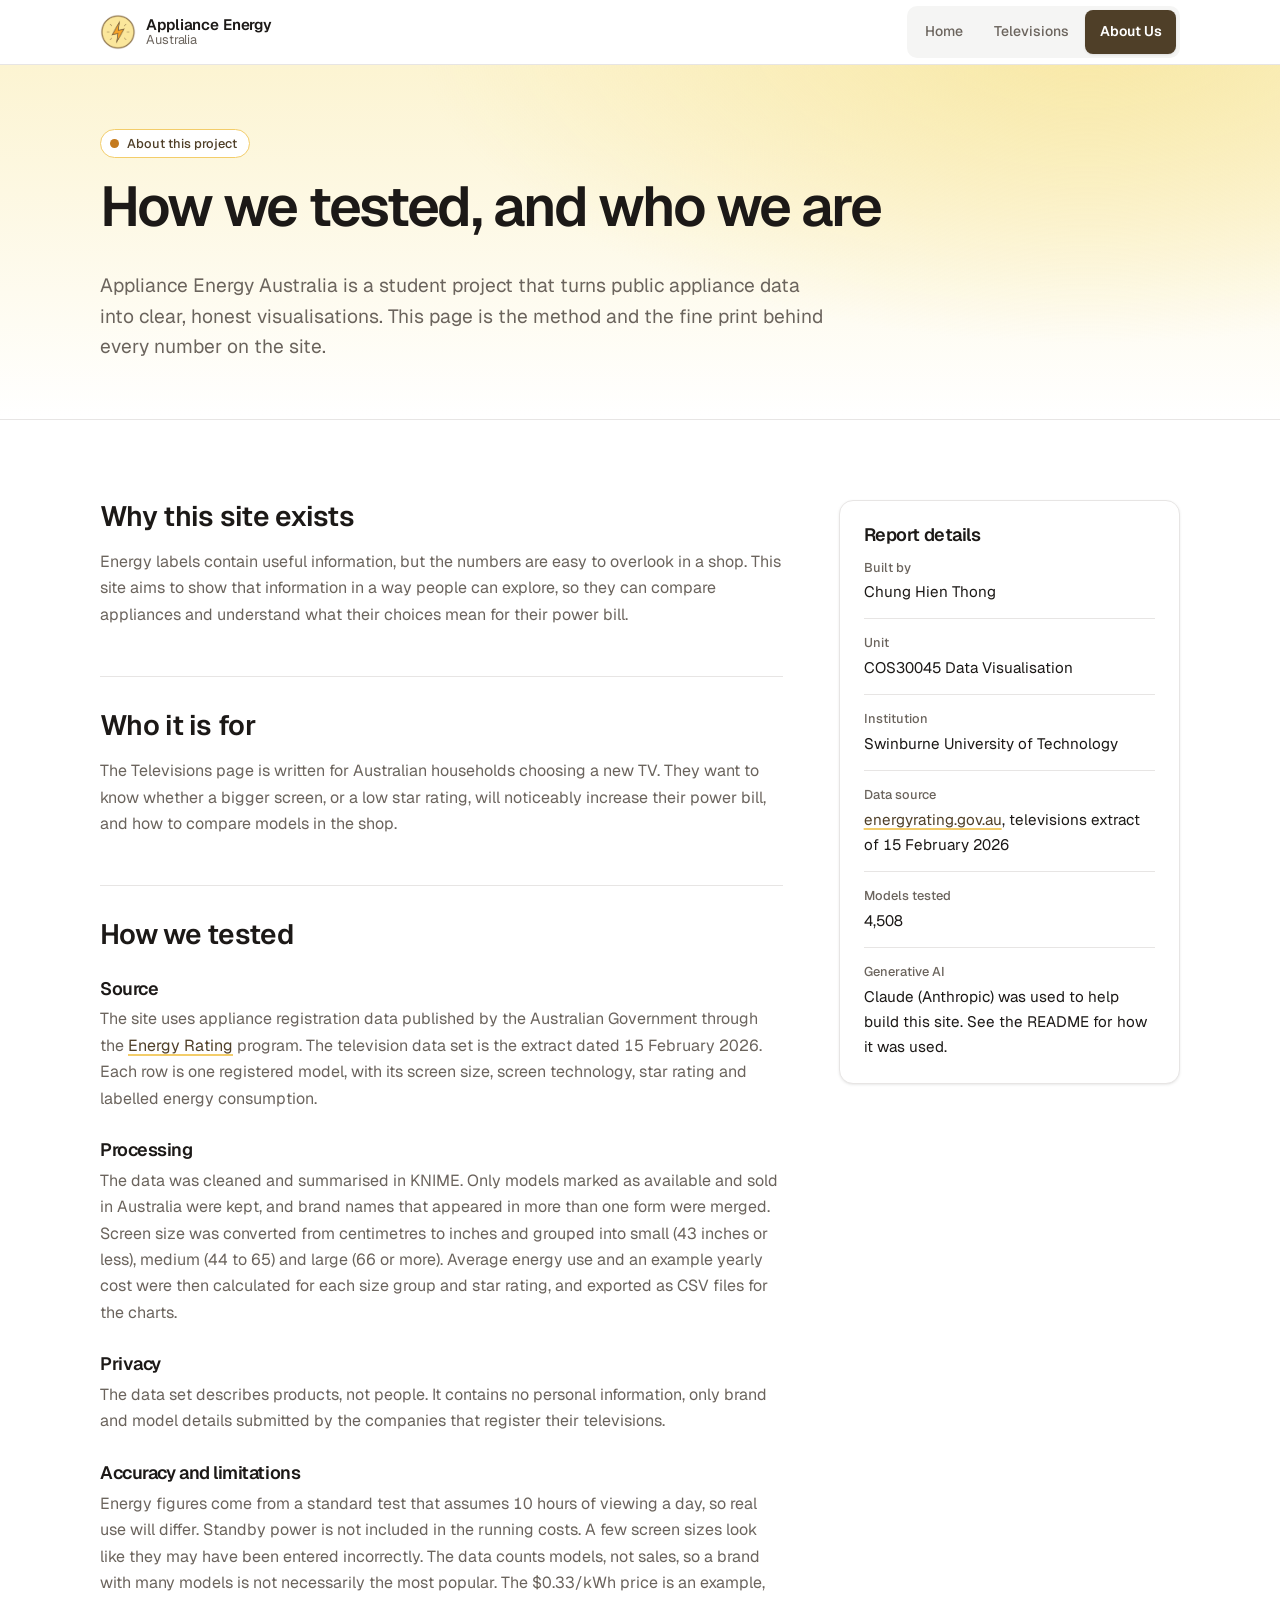
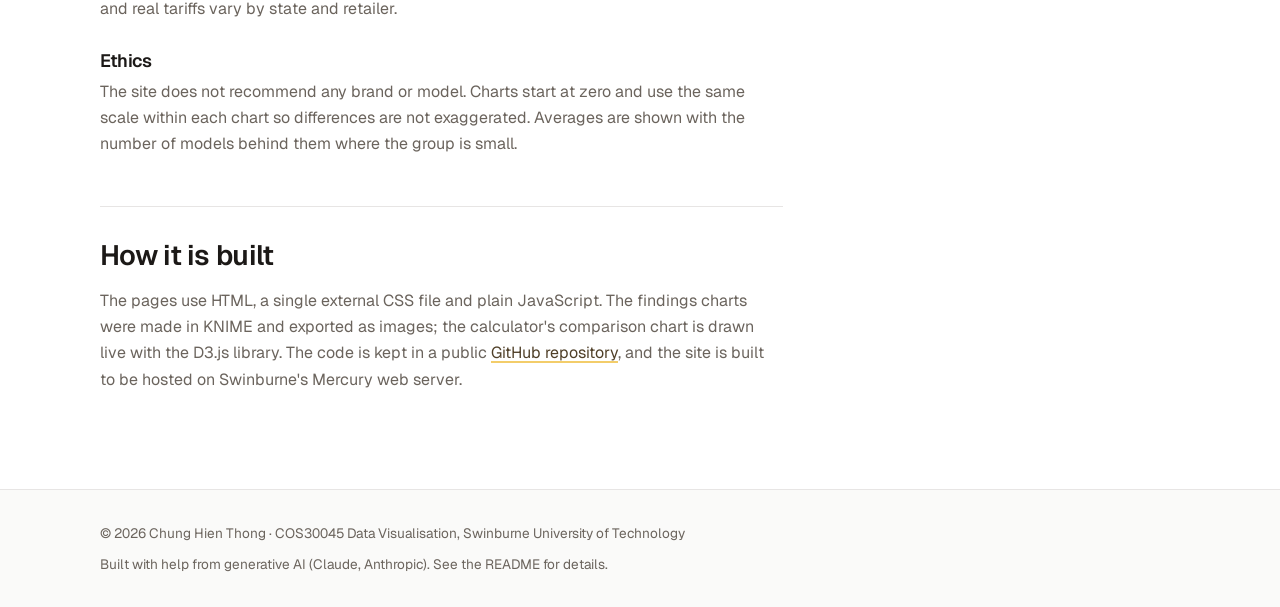
==== commit a76f2c53: "Restyle the site: new design tokens, typography and page badges" ====
--- a/about.html
+++ b/about.html
@@ -8,7 +8,7 @@
   <link rel="icon" href="assets/img/PowerIcon.png">
   <link rel="preconnect" href="https://fonts.googleapis.com">
   <link rel="preconnect" href="https://fonts.gstatic.com" crossorigin>
-  <link rel="stylesheet" href="https://fonts.googleapis.com/css2?family=Archivo:wdth,wght@62..125,400..900&display=swap">
+  <link rel="stylesheet" href="https://fonts.googleapis.com/css2?family=Geist:wght@400..700&display=swap">
   <link rel="stylesheet" href="assets/css/styles.css">
   <script src="assets/js/main.js" defer></script>
 </head>
@@ -34,6 +34,7 @@
   <main id="main">
     <section class="report-head" aria-labelledby="page-title">
       <div class="container">
+        <p class="eyebrow">About this project</p>
         <h1 id="page-title">How we tested, and who we are</h1>
         <p class="standfirst">Appliance Energy Australia is a student project that turns public appliance data into clear, honest visualisations. This page is the method and the fine print behind every number on the site.</p>
       </div>
--- a/assets/css/styles.css
+++ b/assets/css/styles.css
@@ -1,25 +1,38 @@
 /* Initial version generated with Claude (Anthropic). See README > Generative AI Reflection. */
 
+/* Design tokens follow the shadcn/ui naming (background, card, muted, primary, accent, border, ring).
+   Neutrals are a warm stone grey; the accent and chart colours are sampled from the power logo. */
 :root {
-  --butter: #f8e8a5;
-  --butter-deep: #f3cd6a;
-  --butter-soft: #fcf4d2;
-  --bark: #7d6744;
-  --bark-dark: #4f3f28;
-  --bolt: #c47a1e;
-  --bolt-ink: #8a5210;
-  --ink: #221a12;
-  --ink-soft: #4d4034;
-  --muted: #6b5e4e;
-  --paper: #ffffff;
-  --line: #e6d9bd;
-  --error: #a3331a;
-  --rule: 3px solid var(--bark);
-  --hairline: 1px solid var(--line);
+  --background: #ffffff;
+  --foreground: #1c1917;
+  --card: #ffffff;
+  --muted: #f5f5f4;
+  --muted-foreground: #6b645d;
+  --primary: #4f3f28;
+  --primary-hover: #3d311f;
+  --primary-foreground: #ffffff;
+  --accent: #fcf4d2;
+  --accent-strong: #f8e8a5;
+  --accent-border: #f3cd6a;
+  --accent-foreground: #4f3f28;
+  --chart: #7d6744;
+  --chart-focus: #c47a1e;
+  --brand-ink: #8a5210;
+  --border: #e7e5e4;
+  --input: #948d86;
+  --ring: #4f3f28;
+  --surface: #fafaf9;
+  --header-background: rgba(255, 255, 255, 0.85);
+  --destructive: #b42318;
+  --radius: 0.625rem;
+  --radius-sm: calc(var(--radius) - 4px);
+  --radius-md: calc(var(--radius) - 2px);
+  --radius-xl: calc(var(--radius) + 4px);
+  --shadow-xs: 0 1px 2px rgba(28, 25, 23, 0.05);
+  --shadow-sm: 0 1px 3px rgba(28, 25, 23, 0.08), 0 1px 2px -1px rgba(28, 25, 23, 0.08);
   --max-width: 1120px;
   --measure: 68ch;
-  --font: "Archivo", "Helvetica Neue", Arial, sans-serif;
-  --condensed: 72%;
+  --font: "Geist", ui-sans-serif, system-ui, -apple-system, "Segoe UI", Roboto, Arial, sans-serif;
   --ease-out: cubic-bezier(0.16, 1, 0.3, 1);
 }
 
@@ -30,24 +43,23 @@
 }
 
 html {
-  scrollbar-color: var(--bark) var(--butter-soft);
   scroll-padding-top: 6rem;
 }
 
 body {
   margin: 0;
   font-family: var(--font);
-  font-size: 1.0625rem;
-  line-height: 1.6;
-  color: var(--ink);
-  background: var(--paper);
-  caret-color: var(--bolt);
+  font-size: 1rem;
+  line-height: 1.65;
+  color: var(--foreground);
+  background: var(--background);
   font-variant-numeric: tabular-nums;
+  -webkit-font-smoothing: antialiased;
 }
 
 ::selection {
-  background: var(--butter-deep);
-  color: var(--ink);
+  background: var(--accent-strong);
+  color: var(--foreground);
 }
 
 img {
@@ -57,48 +69,46 @@
 }
 
 a {
-  color: var(--bark);
-  text-decoration-thickness: 1px;
+  color: var(--primary);
+  text-decoration-color: var(--accent-border);
+  text-decoration-thickness: 2px;
   text-underline-offset: 0.2em;
+  transition: color 0.15s, text-decoration-color 0.15s;
 }
 
 a:hover {
-  color: var(--bolt-ink);
-  text-decoration-thickness: 2px;
+  color: var(--brand-ink);
+  text-decoration-color: currentColor;
 }
 
 :focus-visible {
-  outline: 3px solid var(--bark-dark);
-  outline-offset: 3px;
-}
-
-.site-footer :focus-visible {
-  outline-color: var(--butter);
+  outline: 2px solid var(--ring);
+  outline-offset: 2px;
+  border-radius: var(--radius-sm);
 }
 
 h1,
 h2,
 h3 {
   margin: 0 0 0.6em;
+  font-weight: 600;
+  line-height: 1.15;
+  letter-spacing: -0.025em;
+  text-wrap: balance;
+}
+
+h1 {
+  font-size: clamp(2.25rem, 5vw, 3.5rem);
   line-height: 1.05;
-  font-weight: 800;
-  font-stretch: var(--condensed);
-  letter-spacing: -0.01em;
-  text-wrap: balance;
-}
-
-h1 {
-  font-size: clamp(2.6rem, 6.5vw, 5rem);
-  font-weight: 900;
+  letter-spacing: -0.035em;
 }
 
 h2 {
-  font-size: clamp(1.8rem, 3.6vw, 2.6rem);
+  font-size: clamp(1.6rem, 3vw, 2rem);
 }
 
 h3 {
-  font-size: 1.35rem;
-  line-height: 1.15;
+  font-size: 1.125rem;
 }
 
 p {
@@ -118,8 +128,9 @@
   top: 0.75rem;
   z-index: 100;
   padding: 0.5rem 0.9rem;
-  background: var(--ink);
-  color: var(--paper);
+  border-radius: var(--radius-md);
+  background: var(--primary);
+  color: var(--primary-foreground);
 }
 
 .skip-link:focus {
@@ -127,14 +138,18 @@
 }
 
 .skip-link:hover {
-  color: var(--butter);
-}
-
-/* Masthead and navigation */
+  color: var(--primary-foreground);
+}
+
+/* Header and navigation (styled like shadcn Tabs) */
 
 .site-header {
-  background: var(--butter);
-  border-bottom: var(--rule);
+  position: sticky;
+  top: 0;
+  z-index: 50;
+  border-bottom: 1px solid var(--border);
+  background: var(--header-background);
+  backdrop-filter: blur(10px);
 }
 
 .header-inner {
@@ -142,72 +157,75 @@
   align-items: center;
   justify-content: space-between;
   gap: 1rem;
+  min-height: 4rem;
 }
 
 .brand {
   display: flex;
   align-items: center;
-  gap: 0.75rem;
-  padding: 0.7rem 0;
-  color: var(--ink);
+  gap: 0.65rem;
+  padding: 0.6rem 0;
+  color: var(--foreground);
   text-decoration: none;
 }
 
 .brand:hover {
-  color: var(--ink);
+  color: var(--foreground);
 }
 
 .brand img {
-  width: 44px;
-  height: 44px;
+  width: 36px;
+  height: 36px;
 }
 
 .brand-name {
   display: flex;
   flex-direction: column;
-  font-size: 1.2rem;
-  font-weight: 800;
-  font-stretch: var(--condensed);
-  line-height: 1;
-  letter-spacing: 0.01em;
-  text-transform: uppercase;
+  font-size: 0.95rem;
+  font-weight: 600;
+  line-height: 1.15;
+  letter-spacing: -0.01em;
 }
 
 .brand-sub {
-  margin-top: 0.2rem;
   font-size: 0.8rem;
-  font-weight: 600;
-  font-stretch: 100%;
-  letter-spacing: 0.08em;
-  color: var(--bark-dark);
+  font-weight: 400;
+  color: var(--muted-foreground);
 }
 
 .site-nav ul {
   display: flex;
-  gap: 0.25rem;
+  gap: 0.125rem;
   margin: 0;
-  padding: 0;
+  padding: 0.25rem;
+  border-radius: var(--radius);
+  background: var(--muted);
   list-style: none;
 }
 
 .site-nav a {
-  display: block;
-  padding: 1.35rem 1.1rem;
-  color: var(--bark-dark);
-  font-weight: 650;
+  display: flex;
+  align-items: center;
+  min-height: 2.75rem;
+  padding: 0.4rem 0.9rem;
+  border-radius: var(--radius-md);
+  color: var(--muted-foreground);
+  font-size: 0.875rem;
+  font-weight: 500;
   text-decoration: none;
-  transition: background-color 0.2s var(--ease-out), color 0.2s var(--ease-out);
+  transition: background-color 0.15s, color 0.15s, box-shadow 0.15s;
 }
 
 .site-nav a:hover {
-  background: var(--butter-deep);
-  color: var(--ink);
+  background: var(--accent-border);
+  color: var(--primary);
 }
 
 .site-nav a[aria-current="page"] {
-  background: var(--bark-dark);
-  color: var(--butter);
-  font-weight: 800;
+  background: var(--primary);
+  color: var(--primary-foreground);
+  font-weight: 600;
+  box-shadow: var(--shadow-sm);
 }
 
 /* Buttons and shared text */
@@ -216,65 +234,96 @@
   display: inline-flex;
   align-items: center;
   justify-content: center;
-  min-height: 48px;
-  padding: 0.75rem 1.4rem;
-  border: 2px solid var(--bark);
-  background: var(--bark);
-  color: var(--paper);
+  gap: 0.5rem;
+  min-height: 2.75rem;
+  padding: 0.5rem 1.25rem;
+  border: 1px solid var(--primary);
+  border-radius: var(--radius-md);
+  background: var(--primary);
+  color: var(--primary-foreground);
   font: inherit;
-  font-weight: 700;
+  font-size: 0.9rem;
+  font-weight: 500;
   text-decoration: none;
+  white-space: nowrap;
+  box-shadow: var(--shadow-xs);
   cursor: pointer;
-  transition: background-color 0.2s var(--ease-out), border-color 0.2s var(--ease-out);
+  transition: background-color 0.15s, border-color 0.15s, color 0.15s;
 }
 
 .btn:hover {
-  background: var(--bark-dark);
-  border-color: var(--bark-dark);
-  color: var(--paper);
+  background: var(--primary-hover);
+  border-color: var(--primary-hover);
+  color: var(--primary-foreground);
 }
 
 .btn-quiet {
-  background: transparent;
-  color: var(--bark-dark);
+  border-color: var(--border);
+  background: var(--background);
+  color: var(--foreground);
 }
 
 .btn-quiet:hover {
-  background: var(--butter-soft);
-  color: var(--ink);
+  border-color: var(--accent-border);
+  background: var(--accent);
+  color: var(--accent-foreground);
+}
+
+.eyebrow {
+  display: inline-flex;
+  align-items: center;
+  gap: 0.5rem;
+  margin: 0 0 1.25rem;
+  padding: 0.2rem 0.75rem 0.2rem 0.3rem;
+  border: 1px solid var(--accent-border);
+  border-radius: 999px;
+  background: var(--background);
+  font-size: 0.8rem;
+  font-weight: 500;
+  color: var(--accent-foreground);
+}
+
+.eyebrow::before {
+  content: "";
+  width: 0.55rem;
+  height: 0.55rem;
+  margin-left: 0.25rem;
+  border-radius: 50%;
+  background: var(--chart-focus);
 }
 
 .standfirst {
   max-width: 56ch;
-  font-size: clamp(1.15rem, 1.8vw, 1.35rem);
-  line-height: 1.5;
-  color: var(--ink-soft);
+  font-size: clamp(1.05rem, 1.6vw, 1.2rem);
+  line-height: 1.6;
+  color: var(--muted-foreground);
 }
 
 .byline {
-  margin: 1.75rem 0 0;
-  padding-top: 0.85rem;
-  border-top: 1px solid var(--bark);
-  font-size: 0.9rem;
-  color: var(--bark-dark);
+  margin: 2rem 0 0;
+  padding-top: 1rem;
+  border-top: 1px solid var(--border);
+  font-size: 0.85rem;
+  color: var(--muted-foreground);
 }
 
 .fine-print {
   margin: 0;
-  font-size: 0.85rem;
-  color: var(--muted);
+  font-size: 0.825rem;
+  line-height: 1.55;
+  color: var(--muted-foreground);
 }
 
 .section {
-  padding: 4.5rem 0;
+  padding: 5rem 0;
 }
 
 .section + .section {
-  border-top: var(--hairline);
+  border-top: 1px solid var(--border);
 }
 
 .band {
-  background: var(--butter-soft);
+  background: var(--surface);
 }
 
 .section-head {
@@ -282,8 +331,12 @@
   margin-bottom: 2.25rem;
 }
 
+.section-head h2 {
+  margin-bottom: 0.4em;
+}
+
 .section-head p {
-  color: var(--ink-soft);
+  color: var(--muted-foreground);
 }
 
 .split {
@@ -292,16 +345,18 @@
   gap: 3rem;
 }
 
-/* Report cover (Home) and report header (inner pages) */
+/* Hero (Home) and page header (inner pages) */
 
 .cover,
 .report-head {
-  background: var(--butter);
-  border-bottom: var(--rule);
+  border-bottom: 1px solid var(--border);
+  background:
+    radial-gradient(60rem 28rem at 85% -10%, var(--accent-strong), transparent 70%),
+    linear-gradient(180deg, var(--accent) 0%, var(--background) 100%);
 }
 
 .cover {
-  padding: 4.5rem 0 5rem;
+  padding: 5rem 0;
 }
 
 .cover-grid {
@@ -319,7 +374,7 @@
 }
 
 .report-head {
-  padding: 3.5rem 0 3rem;
+  padding: 4rem 0 3.5rem;
 }
 
 .report-head .cover-grid {
@@ -330,25 +385,37 @@
   margin-bottom: 0;
 }
 
-/* Verdict box: the report's scored summary */
+/* Cards: the verdict, the findings rail, the method, the calculator and the info panel */
+
+.verdict,
+.rail,
+.method,
+.calc-form,
+.info-panel {
+  border: 1px solid var(--border);
+  border-radius: var(--radius-xl);
+  background: var(--card);
+  box-shadow: var(--shadow-sm);
+}
 
 .verdict {
-  padding: 1.75rem;
-  border: 4px solid var(--bark);
-  background: var(--paper);
+  padding: 1.5rem;
 }
 
 .verdict h2 {
-  font-size: clamp(1.6rem, 2.6vw, 2.1rem);
-  margin-bottom: 0.4rem;
+  font-size: 1.3rem;
+  margin-bottom: 0.25rem;
 }
 
 .verdict-lead {
-  margin-bottom: 1.4rem;
-  color: var(--ink-soft);
+  margin-bottom: 1.25rem;
+  font-size: 0.9rem;
+  color: var(--muted-foreground);
 }
 
 .scores {
+  display: grid;
+  gap: 0.9rem;
   margin: 0 0 1.25rem;
   padding: 0;
   list-style: none;
@@ -356,37 +423,34 @@
 
 .score {
   display: grid;
-  grid-template-columns: 5.5rem minmax(0, 1fr) 4rem;
+  grid-template-columns: 4.5rem minmax(0, 1fr) 3.5rem;
   align-items: center;
   gap: 0.75rem;
-  padding: 0.6rem 0;
-  border-top: var(--hairline);
-}
-
-.score:last-child {
-  border-bottom: var(--hairline);
 }
 
 .score-label {
-  font-weight: 700;
-  font-stretch: var(--condensed);
-  font-size: 1.1rem;
+  font-size: 0.9rem;
+  font-weight: 500;
 }
 
 .score-track {
-  height: 1.1rem;
+  height: 0.65rem;
+  border-radius: 999px;
+  background: var(--muted);
+  overflow: hidden;
 }
 
 .score-fill {
   display: block;
   width: var(--share);
   height: 100%;
-  background: var(--bark);
+  border-radius: 999px;
+  background: var(--chart);
   transform-origin: left center;
 }
 
 .score-fill-focus {
-  background: var(--bolt);
+  background: var(--chart-focus);
 }
 
 .score-small {
@@ -402,10 +466,14 @@
 }
 
 .score-value {
-  font-size: 1.35rem;
-  font-weight: 800;
-  font-stretch: var(--condensed);
+  font-size: 1.05rem;
+  font-weight: 600;
   text-align: right;
+}
+
+.scores + .fine-print {
+  padding-top: 1rem;
+  border-top: 1px solid var(--border);
 }
 
 /* The one authored motion: bars grow from zero when they come into view */
@@ -459,46 +527,70 @@
 /* Home: how to read the label */
 
 .label-guide {
+  display: grid;
+  gap: 0.75rem;
   margin: 0;
-  border-top: var(--rule);
+  counter-reset: tip;
 }
 
 .label-guide div {
   display: grid;
-  grid-template-columns: minmax(0, 1fr) minmax(0, 2fr);
-  gap: 2rem;
-  padding: 1.5rem 0;
-  border-bottom: var(--hairline);
+  grid-template-columns: 2rem minmax(0, 1fr);
+  gap: 0.25rem 1rem;
+  padding: 1.25rem;
+  border: 1px solid var(--border);
+  border-radius: var(--radius-xl);
+  background: var(--card);
+  box-shadow: var(--shadow-xs);
+}
+
+.label-guide div::before {
+  counter-increment: tip;
+  content: counter(tip);
+  grid-row: span 2;
+  display: grid;
+  place-items: center;
+  width: 2rem;
+  height: 2rem;
+  border-radius: var(--radius-md);
+  background: var(--accent);
+  border: 1px solid var(--accent-border);
+  font-size: 0.875rem;
+  font-weight: 600;
+  color: var(--accent-foreground);
 }
 
 .label-guide dt {
-  font-size: 1.35rem;
-  font-weight: 800;
-  font-stretch: var(--condensed);
-  line-height: 1.15;
+  font-weight: 600;
+  line-height: 1.4;
 }
 
 .label-guide dd {
   margin: 0;
-  color: var(--ink-soft);
-}
-
-/* FAQ accordion */
+  font-size: 0.95rem;
+  color: var(--muted-foreground);
+}
+
+/* FAQ (styled like shadcn Accordion) */
 
 .faq {
-  border-top: var(--rule);
-}
-
-.faq-item {
-  border-bottom: var(--hairline);
+  padding: 0 1.25rem;
+  border: 1px solid var(--border);
+  border-radius: var(--radius-xl);
+  background: var(--card);
+  box-shadow: var(--shadow-xs);
+}
+
+.faq-item + .faq-item {
+  border-top: 1px solid var(--border);
 }
 
 .faq-q {
   margin: 0;
-  font-size: 1.15rem;
-  font-stretch: 100%;
-  font-weight: 700;
-  line-height: 1.3;
+  font-size: 0.975rem;
+  font-weight: 500;
+  letter-spacing: 0;
+  line-height: 1.4;
 }
 
 .faq-q button {
@@ -507,193 +599,205 @@
   align-items: center;
   gap: 1rem;
   width: 100%;
-  min-height: 48px;
-  padding: 1.15rem 0;
+  min-height: 3.5rem;
+  padding: 1rem 0;
   border: 0;
   background: none;
-  color: var(--ink);
+  color: var(--foreground);
   font: inherit;
   text-align: left;
   cursor: pointer;
 }
 
 .faq-q button:hover {
-  color: var(--bolt-ink);
+  text-decoration: underline;
+  text-decoration-color: var(--accent-border);
+  text-decoration-thickness: 2px;
+  text-underline-offset: 0.25em;
 }
 
 .faq-icon {
-  position: relative;
   flex: none;
-  width: 16px;
-  height: 16px;
-}
-
-.faq-icon::before,
-.faq-icon::after {
-  content: "";
-  position: absolute;
-  top: 7px;
-  left: 0;
-  width: 16px;
-  height: 2.5px;
-  background: currentColor;
-  transition: transform 0.25s var(--ease-out);
-}
-
-.faq-icon::after {
-  transform: rotate(90deg);
-}
-
-.faq-q button[aria-expanded="true"] .faq-icon::after {
-  transform: rotate(0deg);
+  width: 0.55rem;
+  height: 0.55rem;
+  margin-right: 0.25rem;
+  border-right: 2px solid var(--muted-foreground);
+  border-bottom: 2px solid var(--muted-foreground);
+  transform: translateY(-25%) rotate(45deg);
+  transition: transform 0.2s var(--ease-out);
+}
+
+.faq-q button[aria-expanded="true"] .faq-icon {
+  transform: translateY(25%) rotate(-135deg);
 }
 
 .faq-a {
   max-width: var(--measure);
-  padding: 0 2.5rem 1.4rem 0;
-  color: var(--ink-soft);
+  padding: 0 2rem 1.1rem 0;
+  font-size: 0.95rem;
+  color: var(--muted-foreground);
 }
 
 .faq-a p:last-child {
   margin-bottom: 0;
 }
 
-/* Televisions: the report layout with a findings rail */
+/* Televisions: findings rail */
 
 .report-layout {
   padding-top: 3.5rem;
 }
 
 .rail {
-  padding: 1.75rem;
-  border: 4px solid var(--bark);
-  background: var(--paper);
+  padding: 1.25rem;
 }
 
 .rail-title {
-  margin: 0 0 0.75rem;
-  font-size: 1rem;
-  font-stretch: 100%;
-  font-weight: 800;
+  margin: 0 0 0.6rem;
+  font-size: 0.8rem;
+  font-weight: 500;
+  letter-spacing: 0;
+  color: var(--muted-foreground);
 }
 
 .rail ol {
+  display: grid;
+  gap: 0.125rem;
   margin: 0;
   padding: 0;
   list-style: none;
   counter-reset: finding;
 }
 
-.rail li + li {
-  border-top: var(--hairline);
-}
-
 .rail a {
   display: grid;
-  grid-template-columns: 1.75rem minmax(0, 1fr);
-  gap: 0.25rem;
-  padding: 0.6rem 0.5rem 0.6rem 0;
-  color: var(--ink-soft);
-  font-size: 0.95rem;
+  grid-template-columns: 1.5rem minmax(0, 1fr);
+  align-items: center;
+  gap: 0.65rem;
+  padding: 0.45rem 0.6rem;
+  border-radius: var(--radius-md);
+  color: var(--foreground);
+  font-size: 0.9rem;
   line-height: 1.35;
   text-decoration: none;
+  transition: background-color 0.15s;
 }
 
 .rail li:not(.rail-extra) a::before {
   counter-increment: finding;
   content: counter(finding);
-  font-weight: 800;
-  font-stretch: var(--condensed);
-  font-size: 1.1rem;
-  color: var(--bark);
+  display: grid;
+  place-items: center;
+  width: 1.5rem;
+  height: 1.5rem;
+  border-radius: 999px;
+  background: var(--muted);
+  font-size: 0.75rem;
+  font-weight: 600;
+  color: var(--muted-foreground);
 }
 
 .rail-extra a {
   grid-template-columns: minmax(0, 1fr);
+  color: var(--muted-foreground);
 }
 
 .rail a:hover {
-  color: var(--ink);
+  background: var(--muted);
+  color: var(--foreground);
 }
 
 .rail li:not(.rail-extra) + .rail-extra {
-  margin-top: 0.5rem;
-  border-top: 2px solid var(--bark);
+  margin-top: 0.4rem;
+  padding-top: 0.4rem;
+  border-top: 1px solid var(--border);
 }
 
 @media (min-width: 961px) {
   .rail a[aria-current="true"] {
-    color: var(--ink);
-    font-weight: 700;
-    background: var(--butter);
-    padding-left: 0.5rem;
-    margin-left: -0.5rem;
+    background: var(--accent);
+    color: var(--accent-foreground);
+    font-weight: 500;
   }
 
   .rail a[aria-current="true"]::before {
-    color: var(--bark-dark);
-  }
-}
+    background: var(--primary);
+    color: var(--primary-foreground);
+  }
+}
+
+/* Televisions: method card and findings */
 
 .method {
   margin: 0;
-  padding: 1.75rem;
-  border: 2px solid var(--bark);
-  background: var(--paper);
+  padding: 1.5rem;
 }
 
 .method h2 {
-  font-size: 1.6rem;
+  font-size: 1.25rem;
 }
 
 .method dl {
   display: grid;
   grid-template-columns: repeat(2, minmax(0, 1fr));
-  gap: 0 2rem;
+  gap: 0.75rem;
   margin: 0 0 1rem;
 }
 
 .method dl div {
-  padding: 0.75rem 0;
-  border-top: var(--hairline);
+  padding: 0.85rem 1rem;
+  border-radius: var(--radius-md);
+  background: var(--muted);
 }
 
 .method dt {
-  font-size: 0.85rem;
-  font-weight: 700;
-  color: var(--bark);
+  font-size: 0.8rem;
+  font-weight: 500;
+  color: var(--muted-foreground);
 }
 
 .method dd {
   margin: 0.15rem 0 0;
+  font-size: 0.95rem;
+  font-weight: 500;
 }
 
 .finding {
   display: grid;
-  grid-template-columns: 4.5rem minmax(0, 1fr);
-  gap: 1.25rem;
-  padding: 4rem 0;
-  border-bottom: var(--hairline);
+  grid-template-columns: 2.5rem minmax(0, 1fr);
+  gap: 1.5rem;
+  padding: 4.5rem 0;
+  border-bottom: 1px solid var(--border);
 }
 
 .finding-number {
-  margin: 0;
-  font-size: 4.5rem;
-  font-weight: 900;
-  font-stretch: var(--condensed);
-  line-height: 0.8;
-  color: var(--bark);
+  display: grid;
+  place-items: center;
+  width: 2.5rem;
+  height: 2.5rem;
+  margin: 0.15rem 0 0;
+  border: 1px solid var(--accent-border);
+  border-radius: var(--radius);
+  background: var(--accent);
+  font-size: 1rem;
+  font-weight: 600;
+  color: var(--accent-foreground);
+}
+
+.finding h2,
+#brands h2 {
+  font-size: clamp(1.5rem, 2.6vw, 1.875rem);
 }
 
 .section-lead,
 .finding-body > p {
   max-width: var(--measure);
-  color: var(--ink-soft);
+  color: var(--muted-foreground);
 }
 
 sup {
   font-size: 0.7em;
-  font-weight: 700;
+  font-weight: 600;
   line-height: 0;
 }
 
@@ -702,23 +806,42 @@
   text-decoration: none;
 }
 
+/* Takeaway (styled like shadcn Alert) */
+
 .imperative {
+  display: grid;
+  grid-template-columns: 1.25rem minmax(0, 1fr);
+  gap: 0.75rem;
   max-width: var(--measure);
   margin: 1.75rem 0 0;
   padding: 1rem 1.25rem;
-  background: var(--butter);
-  border-top: var(--rule);
-  font-size: 1.15rem;
-  font-weight: 700;
-  color: var(--ink);
+  border: 1px solid var(--accent-border);
+  border-radius: var(--radius-xl);
+  background: var(--accent);
+  font-weight: 500;
+  line-height: 1.55;
+  color: var(--accent-foreground);
+}
+
+.imperative::before {
+  content: "";
+  width: 1.25rem;
+  height: 1.25rem;
+  margin-top: 0.1rem;
+  border-radius: 50%;
+  background: var(--chart-focus);
+  box-shadow: inset 0 0 0 4px var(--accent-strong);
 }
 
 /* Figures, charts and data tables */
 
 .chart-figure {
   margin: 1.75rem 0 0;
-  padding: 1.5rem 0 0;
-  border-top: 2px solid var(--ink);
+  padding: 1.25rem;
+  border: 1px solid var(--border);
+  border-radius: var(--radius-xl);
+  background: var(--card);
+  box-shadow: var(--shadow-xs);
 }
 
 .chart-img {
@@ -727,8 +850,10 @@
 
 .chart-figure figcaption {
   margin-top: 1rem;
-  font-size: 0.85rem;
-  color: var(--muted);
+  padding-top: 0.85rem;
+  border-top: 1px solid var(--border);
+  font-size: 0.825rem;
+  color: var(--muted-foreground);
 }
 
 .responsive-svg-container {
@@ -746,36 +871,38 @@
 }
 
 .bar {
-  fill: var(--bark);
+  fill: var(--chart);
+  rx: 4px;
   transform-box: fill-box;
   transform-origin: left center;
 }
 
 .bar-focus {
-  fill: var(--bolt);
+  fill: var(--chart-focus);
 }
 
 .baseline {
-  stroke: var(--ink);
-  stroke-width: 2;
+  stroke: var(--input);
+  stroke-width: 1.5;
 }
 
 .bar-label,
 .bar-value {
   font-family: var(--font);
   font-size: 22px;
-  fill: var(--ink);
+  fill: var(--foreground);
 }
 
 .bar-label {
-  font-weight: 700;
-  font-stretch: var(--condensed);
+  font-weight: 500;
+  fill: var(--muted-foreground);
 }
 
 .bar-value {
-  font-weight: 800;
-  font-stretch: var(--condensed);
-}
+  font-weight: 600;
+}
+
+/* "Show the data table" (styled like a shadcn Collapsible with an outline trigger) */
 
 .data-table {
   margin-top: 1rem;
@@ -784,45 +911,89 @@
 .data-table summary {
   display: inline-flex;
   align-items: center;
-  min-height: 44px;
-  font-weight: 700;
-  color: var(--bark);
+  gap: 0.6rem;
+  min-height: 2.75rem;
+  padding: 0.4rem 0.9rem;
+  border: 1px solid var(--border);
+  border-radius: var(--radius-md);
+  background: var(--background);
+  font-size: 0.875rem;
+  font-weight: 500;
+  color: var(--foreground);
+  list-style: none;
+  box-shadow: var(--shadow-xs);
   cursor: pointer;
+  transition: background-color 0.15s, border-color 0.15s;
+}
+
+.data-table summary::-webkit-details-marker {
+  display: none;
+}
+
+.data-table summary::after {
+  content: "";
+  width: 0.45rem;
+  height: 0.45rem;
+  border-right: 2px solid var(--muted-foreground);
+  border-bottom: 2px solid var(--muted-foreground);
+  transform: translateY(-20%) rotate(45deg);
+  transition: transform 0.2s var(--ease-out);
+}
+
+.data-table[open] summary::after {
+  transform: translateY(20%) rotate(-135deg);
 }
 
 .data-table summary:hover {
-  color: var(--bolt-ink);
+  border-color: var(--accent-border);
+  background: var(--accent);
 }
 
 .table-scroll {
+  margin-top: 0.75rem;
+  border: 1px solid var(--border);
+  border-radius: var(--radius-xl);
   overflow-x: auto;
 }
 
 table {
   width: 100%;
-  margin: 0.5rem 0 0;
   border-collapse: collapse;
-  font-size: 0.95rem;
+  font-size: 0.9rem;
 }
 
 caption {
-  margin-bottom: 0.5rem;
+  padding: 0.75rem 1rem;
+  border-bottom: 1px solid var(--border);
   text-align: left;
-  font-size: 0.85rem;
-  color: var(--muted);
+  font-size: 0.825rem;
+  color: var(--muted-foreground);
 }
 
 th,
 td {
-  padding: 0.55rem 0.75rem;
-  border-bottom: var(--hairline);
+  padding: 0.6rem 1rem;
+  border-bottom: 1px solid var(--border);
   text-align: left;
 }
 
 thead th {
-  background: var(--butter);
-  border-bottom: 2px solid var(--bark);
-  font-weight: 700;
+  height: 2.5rem;
+  background: var(--surface);
+  font-weight: 500;
+  color: var(--muted-foreground);
+}
+
+tbody tr {
+  transition: background-color 0.15s;
+}
+
+tbody tr:hover {
+  background: var(--surface);
+}
+
+tbody tr:last-child td {
+  border-bottom: 0;
 }
 
 td.num,
@@ -830,27 +1001,32 @@
   text-align: right;
 }
 
-.small-sample td {
-  border-bottom: 2px dashed var(--bark);
+.small-sample td,
+tbody tr.small-sample:last-child td {
+  border-bottom: 1px dashed var(--chart-focus);
 }
 
 .sample-note {
-  font-size: 0.8rem;
-  font-weight: 700;
-  color: var(--bolt-ink);
-}
-
-/* Televisions: calculator worksheet */
+  display: inline-block;
+  margin-left: 0.35rem;
+  padding: 0 0.5rem;
+  border: 1px solid var(--accent-border);
+  border-radius: 999px;
+  background: var(--accent);
+  font-size: 0.75rem;
+  font-weight: 500;
+  color: var(--brand-ink);
+}
+
+/* Televisions: calculator */
 
 .calc {
   display: grid;
-  gap: 2rem;
+  gap: 1.5rem;
 }
 
 .calc-form {
-  padding: 1.75rem;
-  border: 2px solid var(--bark);
-  background: var(--paper);
+  padding: 1.5rem;
 }
 
 .field {
@@ -859,15 +1035,16 @@
 
 .field label {
   display: block;
-  margin-bottom: 0.35rem;
-  font-weight: 700;
+  margin-bottom: 0.4rem;
+  font-size: 0.875rem;
+  font-weight: 500;
 }
 
 .field-hint {
   margin-left: 0.35rem;
-  font-size: 0.85rem;
+  font-size: 0.8rem;
   font-weight: 400;
-  color: var(--muted);
+  color: var(--muted-foreground);
 }
 
 .field-row {
@@ -879,20 +1056,33 @@
 input,
 select {
   width: 100%;
-  min-height: 48px;
-  padding: 0.65rem 0.75rem;
-  border: 2px solid var(--bark);
-  border-radius: 0;
-  background: var(--paper);
-  color: var(--ink);
+  min-height: 2.75rem;
+  padding: 0.5rem 0.85rem;
+  border: 1px solid var(--input);
+  border-radius: var(--radius-md);
+  background: var(--background);
+  color: var(--foreground);
   font: inherit;
+  font-size: 1rem;
   line-height: 1.25;
+  box-shadow: var(--shadow-xs);
+  transition: border-color 0.15s, box-shadow 0.15s;
+}
+
+select {
+  padding-right: 2.5rem;
+  appearance: none;
+  background-image: url("data:image/svg+xml,%3Csvg xmlns='http://www.w3.org/2000/svg' width='16' height='16' fill='none' stroke='%236b645d' stroke-width='2' stroke-linecap='round' stroke-linejoin='round' viewBox='0 0 24 24'%3E%3Cpath d='m6 9 6 6 6-6'/%3E%3C/svg%3E");
+  background-repeat: no-repeat;
+  background-position: right 0.85rem center;
+  cursor: pointer;
 }
 
 input:focus,
 select:focus {
-  outline: 3px solid var(--bark-dark);
-  outline-offset: 1px;
+  outline: 2px solid var(--ring);
+  outline-offset: 2px;
+  border-color: var(--ring);
 }
 
 .input-unit {
@@ -923,55 +1113,69 @@
   top: 50%;
   right: 0.85rem;
   transform: translateY(-50%);
-  font-size: 0.9rem;
-  font-weight: 600;
-  color: var(--muted);
+  font-size: 0.85rem;
+  font-weight: 500;
+  color: var(--muted-foreground);
   pointer-events: none;
 }
 
 .field.has-error input {
-  border-color: var(--error);
+  border-color: var(--destructive);
+}
+
+.field.has-error input:focus {
+  outline-color: var(--destructive);
 }
 
 .field-error {
-  margin: 0.35rem 0 0;
-  font-size: 0.9rem;
-  font-weight: 600;
-  color: var(--error);
+  margin: 0.4rem 0 0;
+  font-size: 0.85rem;
+  font-weight: 500;
+  color: var(--destructive);
 }
 
 .field-error:empty {
   display: none;
 }
 
+.calc-form .btn {
+  min-width: 9rem;
+}
+
 .results h3 {
-  margin-bottom: 0.75rem;
-  font-size: 1.6rem;
+  margin-bottom: 1rem;
+  font-size: 1.25rem;
 }
 
 .results-empty {
   margin: 0;
-  color: var(--muted);
+  padding: 1.5rem;
+  border: 1px dashed var(--border);
+  border-radius: var(--radius);
+  text-align: center;
+  font-size: 0.9rem;
+  color: var(--muted-foreground);
 }
 
 .results-title {
   margin: 0;
-  color: var(--ink-soft);
+  font-size: 0.9rem;
+  color: var(--muted-foreground);
 }
 
 .results-total {
-  margin: 0.15rem 0 0;
-  font-size: clamp(2.8rem, 5vw, 3.75rem);
-  font-weight: 900;
-  font-stretch: var(--condensed);
+  margin: 0.25rem 0 0;
+  font-size: clamp(2.5rem, 5vw, 3.25rem);
+  font-weight: 600;
   line-height: 1;
-  color: var(--bolt-ink);
+  letter-spacing: -0.035em;
+  color: var(--brand-ink);
 }
 
 .results-grid {
   display: grid;
   grid-template-columns: minmax(0, 1fr) minmax(0, 1fr);
-  gap: 3.5rem;
+  gap: 3rem;
   align-items: start;
 }
 
@@ -997,6 +1201,8 @@
 
 .figures {
   margin: 0 0 1.25rem;
+  border: 1px solid var(--border);
+  border-radius: var(--radius);
 }
 
 .figures div {
@@ -1004,26 +1210,30 @@
   justify-content: space-between;
   align-items: baseline;
   gap: 1rem;
-  padding: 0.65rem 0;
-  border-top: var(--hairline);
+  padding: 0.7rem 1rem;
+}
+
+.figures div + div {
+  border-top: 1px solid var(--border);
 }
 
 .figures dt {
-  color: var(--ink-soft);
+  font-size: 0.9rem;
+  color: var(--muted-foreground);
 }
 
 .figures dd {
   margin: 0;
-  font-size: 1.2rem;
-  font-weight: 800;
+  font-size: 1.05rem;
+  font-weight: 600;
   white-space: nowrap;
 }
 
 .figures dd span {
   margin-left: 0.25rem;
-  font-size: 0.85rem;
-  font-weight: 500;
-  color: var(--muted);
+  font-size: 0.8rem;
+  font-weight: 400;
+  color: var(--muted-foreground);
 }
 
 /* About: method and fine print */
@@ -1040,34 +1250,35 @@
 }
 
 .prose h2 {
-  margin-top: 2.75rem;
-  padding-top: 1rem;
-  border-top: var(--rule);
-  font-size: clamp(1.6rem, 3vw, 2.1rem);
+  margin-top: 3rem;
+  padding-top: 2rem;
+  border-top: 1px solid var(--border);
+  font-size: clamp(1.4rem, 2.6vw, 1.75rem);
 }
 
 .prose h2:first-child {
   margin-top: 0;
+  padding-top: 0;
+  border-top: 0;
 }
 
 .prose h3 {
   margin-top: 1.75rem;
+  margin-bottom: 0.4em;
 }
 
 .prose p {
-  color: var(--ink-soft);
+  color: var(--muted-foreground);
 }
 
 .info-panel {
   position: sticky;
-  top: 1.5rem;
+  top: 5.5rem;
   padding: 1.5rem;
-  background: var(--butter);
-  border-top: var(--rule);
 }
 
 .info-panel h2 {
-  font-size: 1.35rem;
+  font-size: 1.125rem;
 }
 
 .info-panel dl {
@@ -1075,41 +1286,30 @@
 }
 
 .info-panel div + div {
-  margin-top: 0.9rem;
-  padding-top: 0.9rem;
-  border-top: 1px solid var(--butter-deep);
+  margin-top: 0.85rem;
+  padding-top: 0.85rem;
+  border-top: 1px solid var(--border);
 }
 
 .info-panel dt {
+  font-size: 0.8rem;
+  font-weight: 500;
+  color: var(--muted-foreground);
+}
+
+.info-panel dd {
+  margin: 0.1rem 0 0;
+  font-size: 0.95rem;
+}
+
+/* Footer */
+
+.site-footer {
+  padding: 2rem 0;
+  border-top: 1px solid var(--border);
+  background: var(--surface);
   font-size: 0.85rem;
-  font-weight: 700;
-  color: var(--bark-dark);
-}
-
-.info-panel dd {
-  margin: 0.15rem 0 0;
-}
-
-.info-panel a {
-  color: var(--bark-dark);
-}
-
-/* Footer: the report's fine print */
-
-.site-footer {
-  padding: 2.25rem 0;
-  border-top: var(--rule);
-  background: var(--bark-dark);
-  font-size: 0.9rem;
-  color: var(--butter-soft);
-}
-
-.site-footer a {
-  color: var(--butter);
-}
-
-.site-footer a:hover {
-  color: var(--paper);
+  color: var(--muted-foreground);
 }
 
 .footer-inner {
@@ -1140,37 +1340,38 @@
     gap: 2.25rem;
   }
 
-  .label-guide div {
-    grid-template-columns: 1fr;
-    gap: 0.4rem;
-  }
-
   .info-panel {
     position: static;
   }
 }
 
 @media (max-width: 600px) {
-  body {
-    font-size: 1rem;
+  html {
+    scroll-padding-top: 1rem;
+  }
+
+  .site-header {
+    position: static;
   }
 
   .header-inner {
     flex-direction: column;
-    align-items: flex-start;
+    align-items: stretch;
     gap: 0;
-  }
-
-  .brand {
-    padding-bottom: 0.25rem;
+    padding-bottom: 0.75rem;
   }
 
   .site-nav ul {
-    margin-left: -0.6rem;
+    justify-content: space-between;
+  }
+
+  .site-nav li {
+    flex: 1;
   }
 
   .site-nav a {
-    padding: 0.75rem 0.8rem;
+    padding: 0.55rem 0.5rem;
+    text-align: center;
   }
 
   .cover,
@@ -1184,12 +1385,13 @@
 
   .verdict,
   .method,
-  .calc-form {
-    padding: 1.25rem;
+  .calc-form,
+  .chart-figure {
+    padding: 1rem;
   }
 
   .score {
-    grid-template-columns: 4.5rem minmax(0, 1fr) 3.5rem;
+    grid-template-columns: 4rem minmax(0, 1fr) 3.25rem;
     gap: 0.5rem;
   }
 
@@ -1199,12 +1401,8 @@
 
   .finding {
     grid-template-columns: 1fr;
-    gap: 0.5rem;
+    gap: 0.75rem;
     padding: 3rem 0;
-  }
-
-  .finding-number {
-    font-size: 3rem;
   }
 
   .field-row {
@@ -1228,6 +1426,10 @@
 }
 
 @media print {
+  .site-header {
+    position: static;
+  }
+
   .grow-ready .score-fill,
   .grow-ready .bar {
     transform: none;
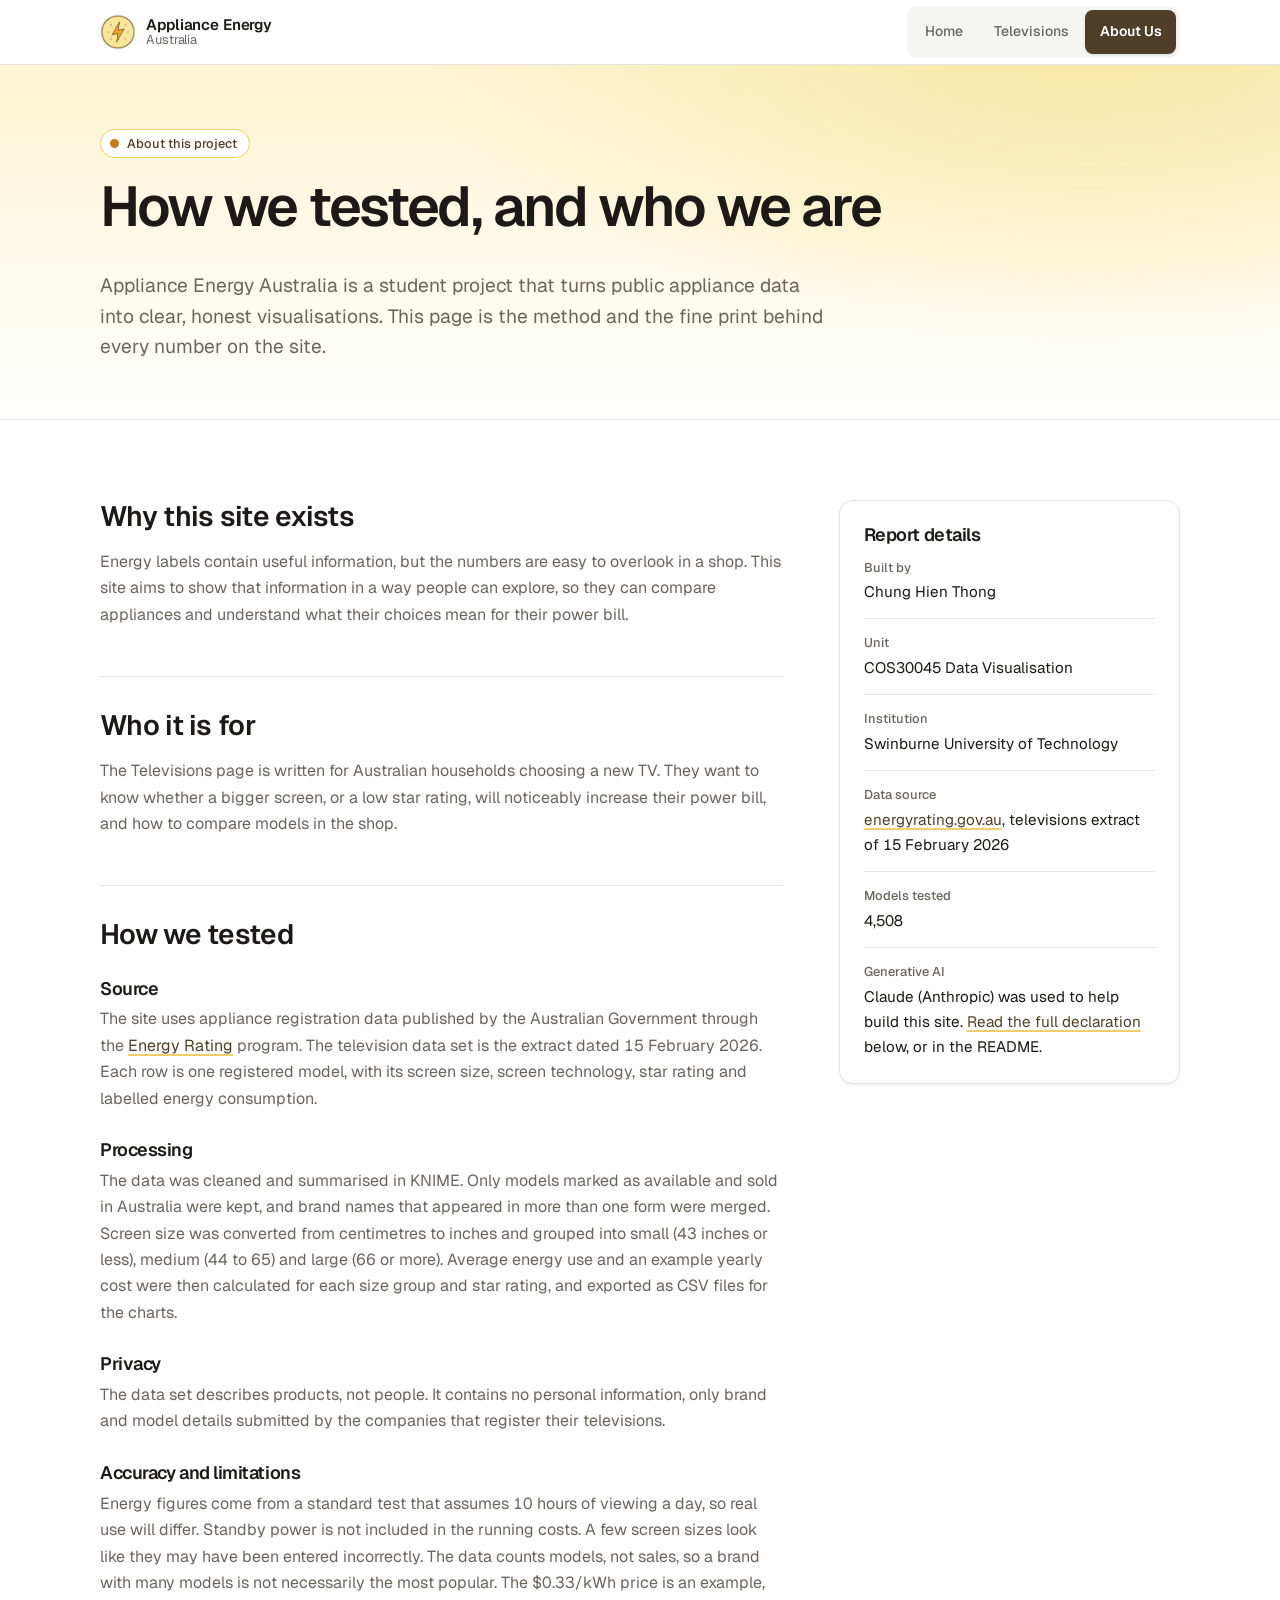
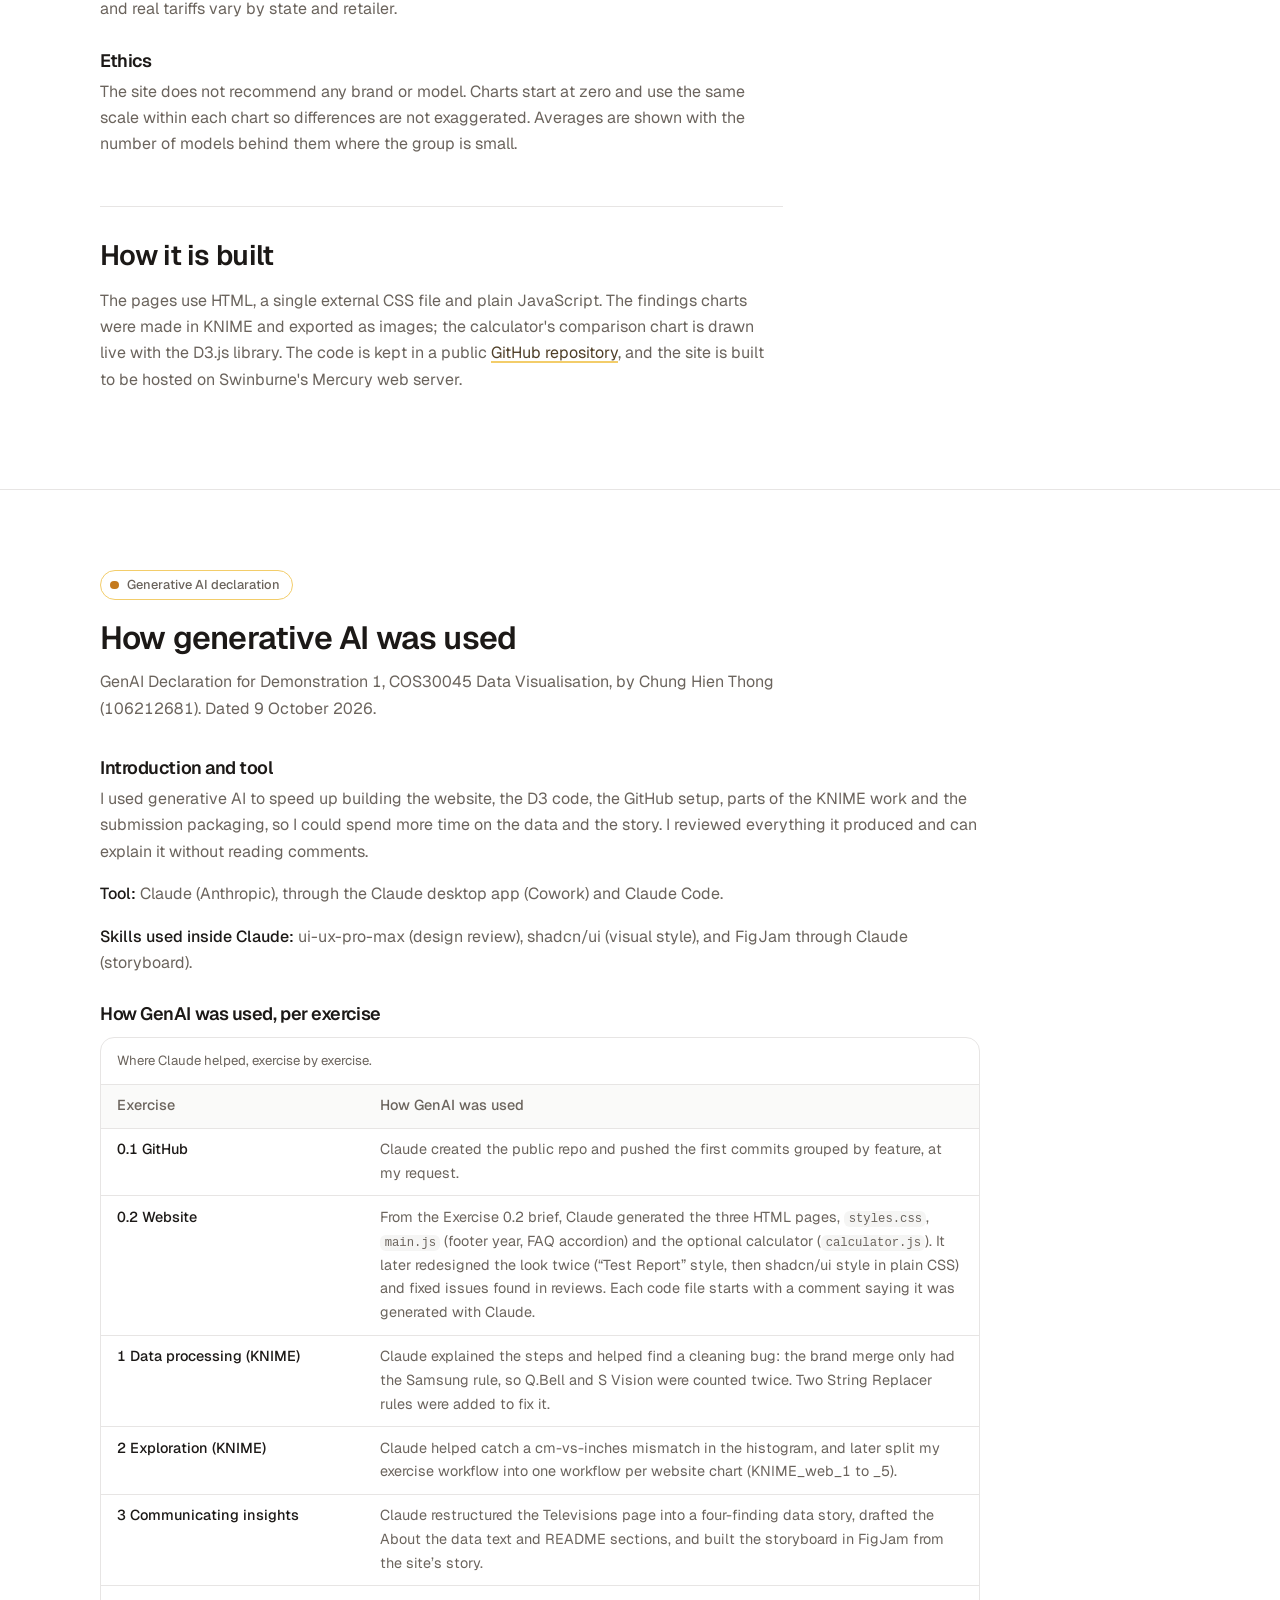
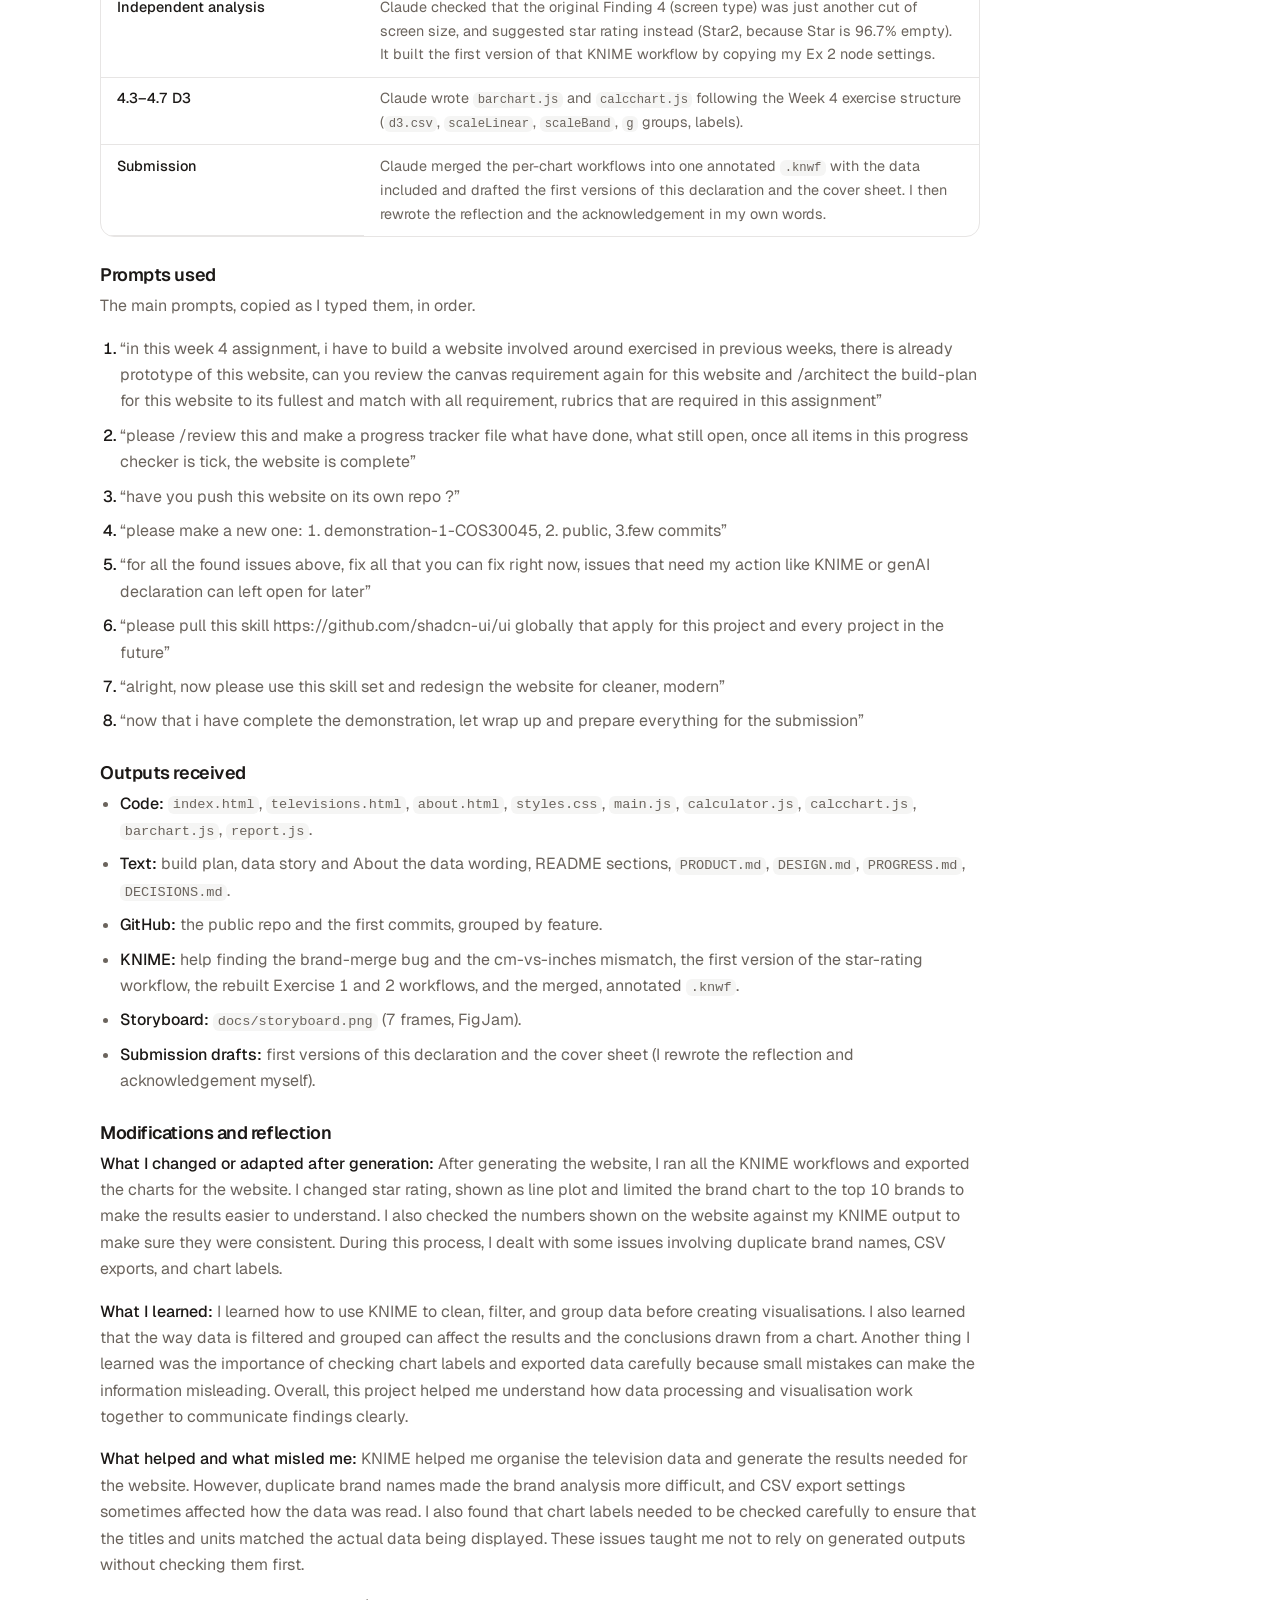
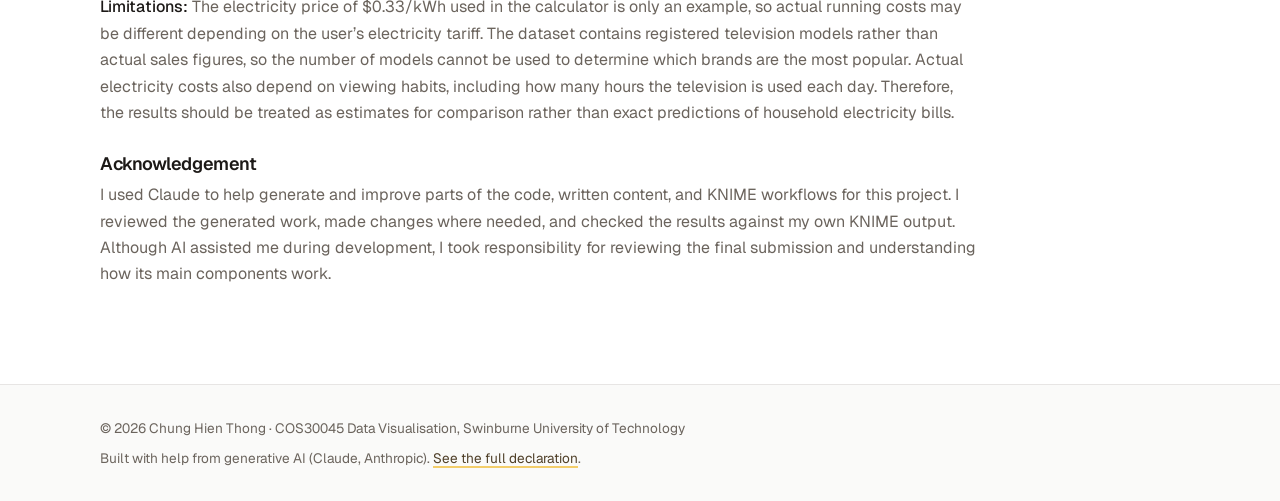
==== commit fda3e4e8: "Update About page and README - Link the footers and report details panel to the declaration - Align" ====
--- a/about.html
+++ b/about.html
@@ -1,4 +1,5 @@
 <!DOCTYPE html>
+<!-- Initial version generated with Claude (Anthropic). See README > AI Declaration. -->
 <html lang="en-AU">
 <head>
   <meta charset="UTF-8">
@@ -77,9 +78,78 @@
             <div><dt>Institution</dt><dd>Swinburne University of Technology</dd></div>
             <div><dt>Data source</dt><dd><a href="https://www.energyrating.gov.au/">energyrating.gov.au</a>, televisions extract of 15 February 2026</dd></div>
             <div><dt>Models tested</dt><dd>4,508</dd></div>
-            <div><dt>Generative AI</dt><dd>Claude (Anthropic) was used to help build this site. See the README for how it was used.</dd></div>
+            <div><dt>Generative AI</dt><dd>Claude (Anthropic) was used to help build this site. <a href="#ai-declaration">Read the full declaration</a> below, or in the README.</dd></div>
           </dl>
         </aside>
+      </div>
+    </section>
+
+    <section class="section" id="ai-declaration" aria-labelledby="ai-title">
+      <div class="container">
+        <div class="section-head">
+          <p class="eyebrow">Generative AI declaration</p>
+          <h2 id="ai-title">How generative AI was used</h2>
+          <p>GenAI Declaration for Demonstration 1, COS30045 Data Visualisation, by Chung Hien Thong (106212681). Dated 9 October 2026.</p>
+        </div>
+
+        <div class="prose ai-declaration">
+          <h3>Introduction and tool</h3>
+          <p>I used generative AI to speed up building the website, the D3 code, the GitHub setup, parts of the KNIME work and the submission packaging, so I could spend more time on the data and the story. I reviewed everything it produced and can explain it without reading comments.</p>
+          <p><strong>Tool:</strong> Claude (Anthropic), through the Claude desktop app (Cowork) and Claude Code.</p>
+          <p><strong>Skills used inside Claude:</strong> ui-ux-pro-max (design review), shadcn/ui (visual style), and FigJam through Claude (storyboard).</p>
+
+          <h3>How GenAI was used, per exercise</h3>
+          <div class="table-scroll">
+            <table>
+              <caption>Where Claude helped, exercise by exercise.</caption>
+              <thead>
+                <tr><th scope="col">Exercise</th><th scope="col">How GenAI was used</th></tr>
+              </thead>
+              <tbody>
+                <tr><th scope="row">0.1 GitHub</th><td>Claude created the public repo and pushed the first commits grouped by feature, at my request.</td></tr>
+                <tr><th scope="row">0.2 Website</th><td>From the Exercise 0.2 brief, Claude generated the three HTML pages, <code>styles.css</code>, <code>main.js</code> (footer year, FAQ accordion) and the optional calculator (<code>calculator.js</code>). It later redesigned the look twice (&ldquo;Test Report&rdquo; style, then shadcn/ui style in plain CSS) and fixed issues found in reviews. Each code file starts with a comment saying it was generated with Claude.</td></tr>
+                <tr><th scope="row">1 Data processing (KNIME)</th><td>Claude explained the steps and helped find a cleaning bug: the brand merge only had the Samsung rule, so Q.Bell and S Vision were counted twice. Two String Replacer rules were added to fix it.</td></tr>
+                <tr><th scope="row">2 Exploration (KNIME)</th><td>Claude helped catch a cm-vs-inches mismatch in the histogram, and later split my exercise workflow into one workflow per website chart (KNIME_web_1 to _5).</td></tr>
+                <tr><th scope="row">3 Communicating insights</th><td>Claude restructured the Televisions page into a four-finding data story, drafted the About the data text and README sections, and built the storyboard in FigJam from the site&rsquo;s story.</td></tr>
+                <tr><th scope="row">Independent analysis</th><td>Claude checked that the original Finding 4 (screen type) was just another cut of screen size, and suggested star rating instead (Star2, because Star is 96.7% empty). It built the first version of that KNIME workflow by copying my Ex 2 node settings.</td></tr>
+                <tr><th scope="row">4.3&ndash;4.7 D3</th><td>Claude wrote <code>barchart.js</code> and <code>calcchart.js</code> following the Week 4 exercise structure (<code>d3.csv</code>, <code>scaleLinear</code>, <code>scaleBand</code>, <code>g</code> groups, labels).</td></tr>
+                <tr><th scope="row">Submission</th><td>Claude merged the per-chart workflows into one annotated <code>.knwf</code> with the data included and drafted the first versions of this declaration and the cover sheet. I then rewrote the reflection and the acknowledgement in my own words.</td></tr>
+              </tbody>
+            </table>
+          </div>
+
+          <h3>Prompts used</h3>
+          <p>The main prompts, copied as I typed them, in order.</p>
+          <ol class="prompt-list">
+            <li>&ldquo;in this week 4 assignment, i have to build a website involved around exercised in previous weeks, there is already prototype of this website, can you review the canvas requirement again for this website and /architect the build-plan for this website to its fullest and match with all requirement, rubrics that are required in this assignment&rdquo;</li>
+            <li>&ldquo;please /review this and make a progress tracker file what have done, what still open, once all items in this progress checker is tick, the website is complete&rdquo;</li>
+            <li>&ldquo;have you push this website on its own repo ?&rdquo;</li>
+            <li>&ldquo;please make a new one: 1. demonstration-1-COS30045, 2. public, 3.few commits&rdquo;</li>
+            <li>&ldquo;for all the found issues above, fix all that you can fix right now, issues that need my action like KNIME or genAI declaration can left open for later&rdquo;</li>
+            <li>&ldquo;please pull this skill https://github.com/shadcn-ui/ui globally that apply for this project and every project in the future&rdquo;</li>
+            <li>&ldquo;alright, now please use this skill set and redesign the website for cleaner, modern&rdquo;</li>
+            <li>&ldquo;now that i have complete the demonstration, let wrap up and prepare everything for the submission&rdquo;</li>
+          </ol>
+
+          <h3>Outputs received</h3>
+          <ul>
+            <li><strong>Code:</strong> <code>index.html</code>, <code>televisions.html</code>, <code>about.html</code>, <code>styles.css</code>, <code>main.js</code>, <code>calculator.js</code>, <code>calcchart.js</code>, <code>barchart.js</code>, <code>report.js</code>.</li>
+            <li><strong>Text:</strong> build plan, data story and About the data wording, README sections, <code>PRODUCT.md</code>, <code>DESIGN.md</code>, <code>PROGRESS.md</code>, <code>DECISIONS.md</code>.</li>
+            <li><strong>GitHub:</strong> the public repo and the first commits, grouped by feature.</li>
+            <li><strong>KNIME:</strong> help finding the brand-merge bug and the cm-vs-inches mismatch, the first version of the star-rating workflow, the rebuilt Exercise 1 and 2 workflows, and the merged, annotated <code>.knwf</code>.</li>
+            <li><strong>Storyboard:</strong> <code>docs/storyboard.png</code> (7 frames, FigJam).</li>
+            <li><strong>Submission drafts:</strong> first versions of this declaration and the cover sheet (I rewrote the reflection and acknowledgement myself).</li>
+          </ul>
+
+          <h3>Modifications and reflection</h3>
+          <p><strong>What I changed or adapted after generation:</strong> After generating the website, I ran all the KNIME workflows and exported the charts for the website. I changed star rating, shown as line plot and limited the brand chart to the top 10 brands to make the results easier to understand. I also checked the numbers shown on the website against my KNIME output to make sure they were consistent. During this process, I dealt with some issues involving duplicate brand names, CSV exports, and chart labels.</p>
+          <p><strong>What I learned:</strong> I learned how to use KNIME to clean, filter, and group data before creating visualisations. I also learned that the way data is filtered and grouped can affect the results and the conclusions drawn from a chart. Another thing I learned was the importance of checking chart labels and exported data carefully because small mistakes can make the information misleading. Overall, this project helped me understand how data processing and visualisation work together to communicate findings clearly.</p>
+          <p><strong>What helped and what misled me:</strong> KNIME helped me organise the television data and generate the results needed for the website. However, duplicate brand names made the brand analysis more difficult, and CSV export settings sometimes affected how the data was read. I also found that chart labels needed to be checked carefully to ensure that the titles and units matched the actual data being displayed. These issues taught me not to rely on generated outputs without checking them first.</p>
+          <p><strong>Limitations:</strong> The electricity price of $0.33/kWh used in the calculator is only an example, so actual running costs may be different depending on the user&rsquo;s electricity tariff. The dataset contains registered television models rather than actual sales figures, so the number of models cannot be used to determine which brands are the most popular. Actual electricity costs also depend on viewing habits, including how many hours the television is used each day. Therefore, the results should be treated as estimates for comparison rather than exact predictions of household electricity bills.</p>
+
+          <h3>Acknowledgement</h3>
+          <p>I used Claude to help generate and improve parts of the code, written content, and KNIME workflows for this project. I reviewed the generated work, made changes where needed, and checked the results against my own KNIME output. Although AI assisted me during development, I took responsibility for reviewing the final submission and understanding how its main components work.</p>
+        </div>
       </div>
     </section>
   </main>
@@ -87,7 +157,7 @@
   <footer class="site-footer">
     <div class="container footer-inner">
       <p>&copy; <span id="year">2026</span> Chung Hien Thong &middot; COS30045 Data Visualisation, Swinburne University of Technology</p>
-      <p>Built with help from generative AI (Claude, Anthropic). See the README for details.</p>
+      <p>Built with help from generative AI (Claude, Anthropic). <a href="about.html#ai-declaration">See the full declaration</a>.</p>
     </div>
   </footer>
 </body>
--- a/assets/css/styles.css
+++ b/assets/css/styles.css
@@ -1,4 +1,4 @@
-/* Initial version generated with Claude (Anthropic). See README > Generative AI Reflection. */
+/* Initial version generated with Claude (Anthropic). See README > AI Declaration. */
 
 /* Design tokens follow the shadcn/ui naming (background, card, muted, primary, accent, border, ring).
    Neutrals are a warm stone grey; the accent and chart colours are sampled from the power logo. */
@@ -1271,6 +1271,59 @@
   color: var(--muted-foreground);
 }
 
+.ai-declaration ul,
+.ai-declaration ol {
+  margin: 0 0 1em;
+  padding-left: 1.25rem;
+  color: var(--muted-foreground);
+}
+
+.ai-declaration li {
+  margin-bottom: 0.5em;
+}
+
+.ai-declaration strong {
+  color: var(--foreground);
+  font-weight: 500;
+}
+
+.ai-declaration code {
+  padding: 0.1em 0.35em;
+  border-radius: var(--radius-sm, 0.25rem);
+  background: var(--muted);
+  font-size: 0.85em;
+}
+
+/* Generative AI declaration (About page) */
+
+.ai-declaration {
+  max-width: 80ch;
+}
+
+.ai-declaration h3:first-child {
+  margin-top: 0;
+}
+
+.ai-declaration .table-scroll {
+  margin-bottom: 1em;
+}
+
+.ai-declaration tbody th {
+  width: 30%;
+  font-weight: 500;
+  vertical-align: top;
+}
+
+.ai-declaration td {
+  vertical-align: top;
+  color: var(--muted-foreground);
+}
+
+.prompt-list li::marker {
+  color: var(--foreground);
+  font-weight: 500;
+}
+
 .info-panel {
   position: sticky;
   top: 5.5rem;
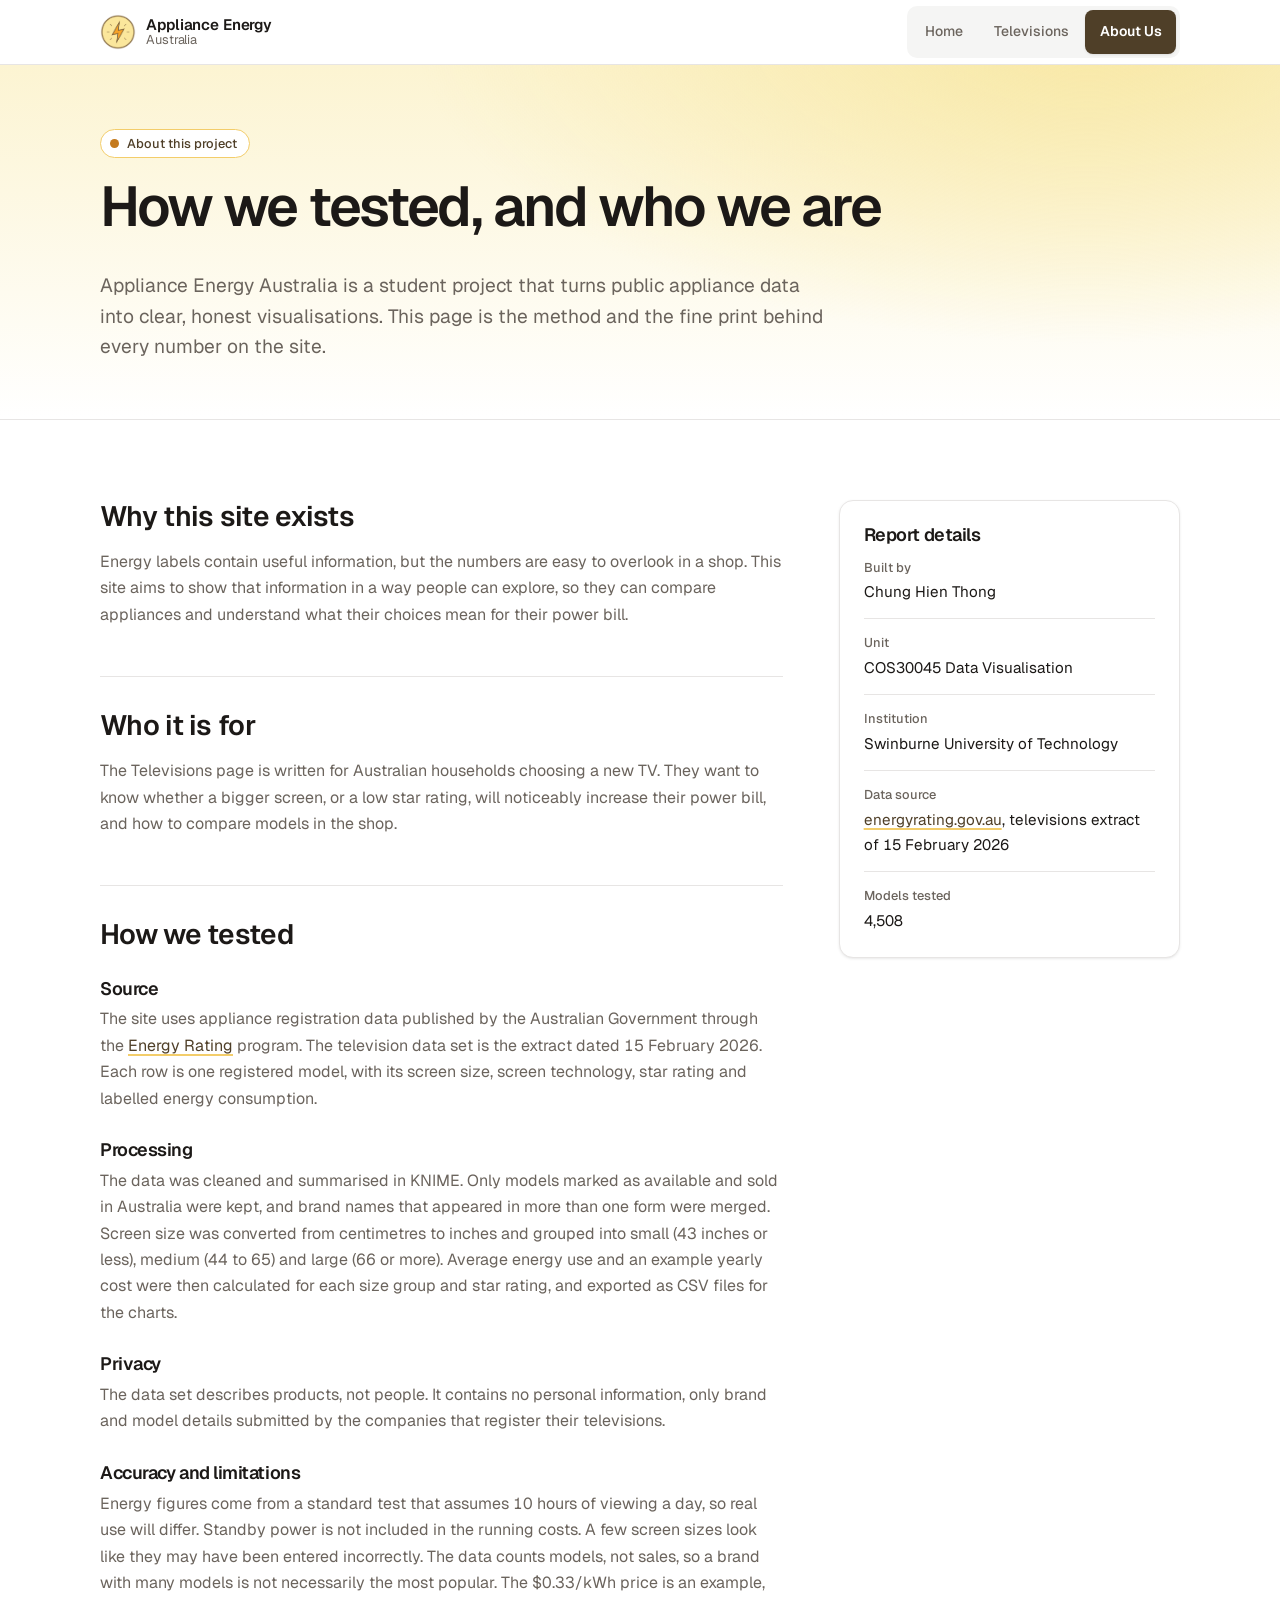
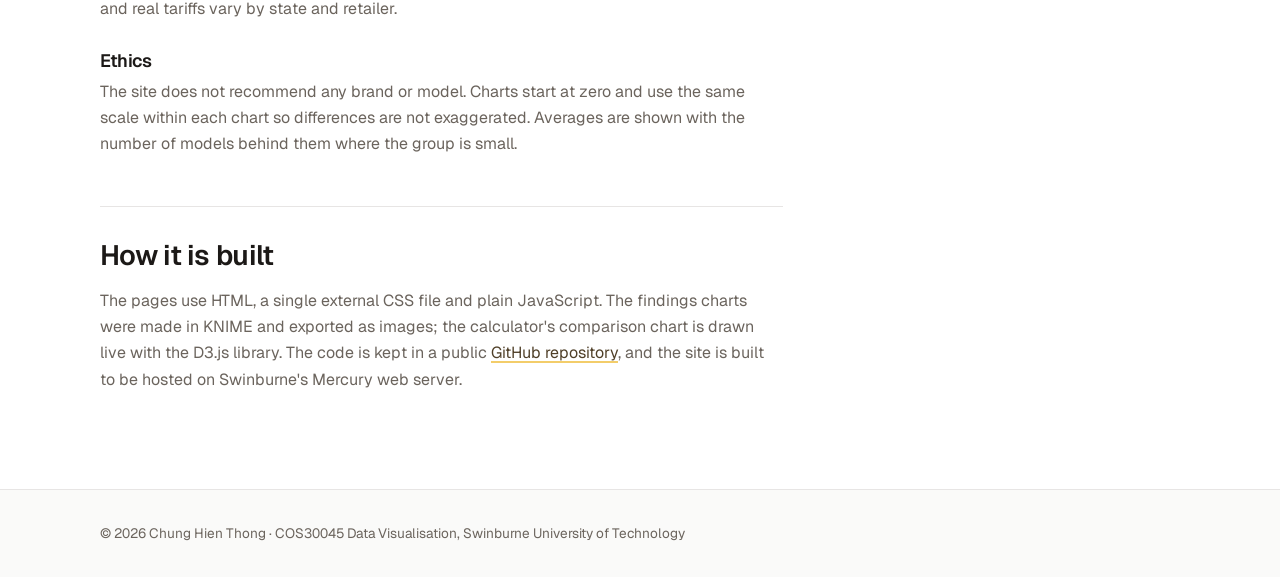
==== commit ad4879e8: "Tidy repo for portfolio: remove working notes and update repo link" ====
--- a/about.html
+++ b/about.html
@@ -1,5 +1,4 @@
 <!DOCTYPE html>
-<!-- Initial version generated with Claude (Anthropic). See README > AI Declaration. -->
 <html lang="en-AU">
 <head>
   <meta charset="UTF-8">
@@ -67,7 +66,7 @@
           <p>The site does not recommend any brand or model. Charts start at zero and use the same scale within each chart so differences are not exaggerated. Averages are shown with the number of models behind them where the group is small.</p>
 
           <h2>How it is built</h2>
-          <p>The pages use HTML, a single external CSS file and plain JavaScript. The findings charts were made in KNIME and exported as images; the calculator's comparison chart is drawn live with the D3.js library. The code is kept in a public <a href="https://github.com/HienThong-vie/demonstration-1-COS30045">GitHub repository</a>, and the site is built to be hosted on Swinburne's Mercury web server.</p>
+          <p>The pages use HTML, a single external CSS file and plain JavaScript. The findings charts were made in KNIME and exported as images; the calculator's comparison chart is drawn live with the D3.js library. The code is kept in a public <a href="https://github.com/HienThong-vie/applianceenergyaustralia">GitHub repository</a>, and the site is built to be hosted on Swinburne's Mercury web server.</p>
         </div>
 
         <aside class="info-panel" aria-labelledby="details-title">
@@ -78,86 +77,16 @@
             <div><dt>Institution</dt><dd>Swinburne University of Technology</dd></div>
             <div><dt>Data source</dt><dd><a href="https://www.energyrating.gov.au/">energyrating.gov.au</a>, televisions extract of 15 February 2026</dd></div>
             <div><dt>Models tested</dt><dd>4,508</dd></div>
-            <div><dt>Generative AI</dt><dd>Claude (Anthropic) was used to help build this site. <a href="#ai-declaration">Read the full declaration</a> below, or in the README.</dd></div>
           </dl>
         </aside>
       </div>
     </section>
 
-    <section class="section" id="ai-declaration" aria-labelledby="ai-title">
-      <div class="container">
-        <div class="section-head">
-          <p class="eyebrow">Generative AI declaration</p>
-          <h2 id="ai-title">How generative AI was used</h2>
-          <p>GenAI Declaration for Demonstration 1, COS30045 Data Visualisation, by Chung Hien Thong (106212681). Dated 9 October 2026.</p>
-        </div>
-
-        <div class="prose ai-declaration">
-          <h3>Introduction and tool</h3>
-          <p>I used generative AI to speed up building the website, the D3 code, the GitHub setup, parts of the KNIME work and the submission packaging, so I could spend more time on the data and the story. I reviewed everything it produced and can explain it without reading comments.</p>
-          <p><strong>Tool:</strong> Claude (Anthropic), through the Claude desktop app (Cowork) and Claude Code.</p>
-          <p><strong>Skills used inside Claude:</strong> ui-ux-pro-max (design review), shadcn/ui (visual style), and FigJam through Claude (storyboard).</p>
-
-          <h3>How GenAI was used, per exercise</h3>
-          <div class="table-scroll">
-            <table>
-              <caption>Where Claude helped, exercise by exercise.</caption>
-              <thead>
-                <tr><th scope="col">Exercise</th><th scope="col">How GenAI was used</th></tr>
-              </thead>
-              <tbody>
-                <tr><th scope="row">0.1 GitHub</th><td>Claude created the public repo and pushed the first commits grouped by feature, at my request.</td></tr>
-                <tr><th scope="row">0.2 Website</th><td>From the Exercise 0.2 brief, Claude generated the three HTML pages, <code>styles.css</code>, <code>main.js</code> (footer year, FAQ accordion) and the optional calculator (<code>calculator.js</code>). It later redesigned the look twice (&ldquo;Test Report&rdquo; style, then shadcn/ui style in plain CSS) and fixed issues found in reviews. Each code file starts with a comment saying it was generated with Claude.</td></tr>
-                <tr><th scope="row">1 Data processing (KNIME)</th><td>Claude explained the steps and helped find a cleaning bug: the brand merge only had the Samsung rule, so Q.Bell and S Vision were counted twice. Two String Replacer rules were added to fix it.</td></tr>
-                <tr><th scope="row">2 Exploration (KNIME)</th><td>Claude helped catch a cm-vs-inches mismatch in the histogram, and later split my exercise workflow into one workflow per website chart (KNIME_web_1 to _5).</td></tr>
-                <tr><th scope="row">3 Communicating insights</th><td>Claude restructured the Televisions page into a four-finding data story, drafted the About the data text and README sections, and built the storyboard in FigJam from the site&rsquo;s story.</td></tr>
-                <tr><th scope="row">Independent analysis</th><td>Claude checked that the original Finding 4 (screen type) was just another cut of screen size, and suggested star rating instead (Star2, because Star is 96.7% empty). It built the first version of that KNIME workflow by copying my Ex 2 node settings.</td></tr>
-                <tr><th scope="row">4.3&ndash;4.7 D3</th><td>Claude wrote <code>barchart.js</code> and <code>calcchart.js</code> following the Week 4 exercise structure (<code>d3.csv</code>, <code>scaleLinear</code>, <code>scaleBand</code>, <code>g</code> groups, labels).</td></tr>
-                <tr><th scope="row">Submission</th><td>Claude merged the per-chart workflows into one annotated <code>.knwf</code> with the data included and drafted the first versions of this declaration and the cover sheet. I then rewrote the reflection and the acknowledgement in my own words.</td></tr>
-              </tbody>
-            </table>
-          </div>
-
-          <h3>Prompts used</h3>
-          <p>The main prompts, copied as I typed them, in order.</p>
-          <ol class="prompt-list">
-            <li>&ldquo;in this week 4 assignment, i have to build a website involved around exercised in previous weeks, there is already prototype of this website, can you review the canvas requirement again for this website and /architect the build-plan for this website to its fullest and match with all requirement, rubrics that are required in this assignment&rdquo;</li>
-            <li>&ldquo;please /review this and make a progress tracker file what have done, what still open, once all items in this progress checker is tick, the website is complete&rdquo;</li>
-            <li>&ldquo;have you push this website on its own repo ?&rdquo;</li>
-            <li>&ldquo;please make a new one: 1. demonstration-1-COS30045, 2. public, 3.few commits&rdquo;</li>
-            <li>&ldquo;for all the found issues above, fix all that you can fix right now, issues that need my action like KNIME or genAI declaration can left open for later&rdquo;</li>
-            <li>&ldquo;please pull this skill https://github.com/shadcn-ui/ui globally that apply for this project and every project in the future&rdquo;</li>
-            <li>&ldquo;alright, now please use this skill set and redesign the website for cleaner, modern&rdquo;</li>
-            <li>&ldquo;now that i have complete the demonstration, let wrap up and prepare everything for the submission&rdquo;</li>
-          </ol>
-
-          <h3>Outputs received</h3>
-          <ul>
-            <li><strong>Code:</strong> <code>index.html</code>, <code>televisions.html</code>, <code>about.html</code>, <code>styles.css</code>, <code>main.js</code>, <code>calculator.js</code>, <code>calcchart.js</code>, <code>barchart.js</code>, <code>report.js</code>.</li>
-            <li><strong>Text:</strong> build plan, data story and About the data wording, README sections, <code>PRODUCT.md</code>, <code>DESIGN.md</code>, <code>PROGRESS.md</code>, <code>DECISIONS.md</code>.</li>
-            <li><strong>GitHub:</strong> the public repo and the first commits, grouped by feature.</li>
-            <li><strong>KNIME:</strong> help finding the brand-merge bug and the cm-vs-inches mismatch, the first version of the star-rating workflow, the rebuilt Exercise 1 and 2 workflows, and the merged, annotated <code>.knwf</code>.</li>
-            <li><strong>Storyboard:</strong> <code>docs/storyboard.png</code> (7 frames, FigJam).</li>
-            <li><strong>Submission drafts:</strong> first versions of this declaration and the cover sheet (I rewrote the reflection and acknowledgement myself).</li>
-          </ul>
-
-          <h3>Modifications and reflection</h3>
-          <p><strong>What I changed or adapted after generation:</strong> After generating the website, I ran all the KNIME workflows and exported the charts for the website. I changed star rating, shown as line plot and limited the brand chart to the top 10 brands to make the results easier to understand. I also checked the numbers shown on the website against my KNIME output to make sure they were consistent. During this process, I dealt with some issues involving duplicate brand names, CSV exports, and chart labels.</p>
-          <p><strong>What I learned:</strong> I learned how to use KNIME to clean, filter, and group data before creating visualisations. I also learned that the way data is filtered and grouped can affect the results and the conclusions drawn from a chart. Another thing I learned was the importance of checking chart labels and exported data carefully because small mistakes can make the information misleading. Overall, this project helped me understand how data processing and visualisation work together to communicate findings clearly.</p>
-          <p><strong>What helped and what misled me:</strong> KNIME helped me organise the television data and generate the results needed for the website. However, duplicate brand names made the brand analysis more difficult, and CSV export settings sometimes affected how the data was read. I also found that chart labels needed to be checked carefully to ensure that the titles and units matched the actual data being displayed. These issues taught me not to rely on generated outputs without checking them first.</p>
-          <p><strong>Limitations:</strong> The electricity price of $0.33/kWh used in the calculator is only an example, so actual running costs may be different depending on the user&rsquo;s electricity tariff. The dataset contains registered television models rather than actual sales figures, so the number of models cannot be used to determine which brands are the most popular. Actual electricity costs also depend on viewing habits, including how many hours the television is used each day. Therefore, the results should be treated as estimates for comparison rather than exact predictions of household electricity bills.</p>
-
-          <h3>Acknowledgement</h3>
-          <p>I used Claude to help generate and improve parts of the code, written content, and KNIME workflows for this project. I reviewed the generated work, made changes where needed, and checked the results against my own KNIME output. Although AI assisted me during development, I took responsibility for reviewing the final submission and understanding how its main components work.</p>
-        </div>
-      </div>
-    </section>
   </main>
 
   <footer class="site-footer">
     <div class="container footer-inner">
       <p>&copy; <span id="year">2026</span> Chung Hien Thong &middot; COS30045 Data Visualisation, Swinburne University of Technology</p>
-      <p>Built with help from generative AI (Claude, Anthropic). <a href="about.html#ai-declaration">See the full declaration</a>.</p>
     </div>
   </footer>
 </body>
--- a/assets/css/styles.css
+++ b/assets/css/styles.css
@@ -1,5 +1,3 @@
-/* Initial version generated with Claude (Anthropic). See README > AI Declaration. */
-
 /* Design tokens follow the shadcn/ui naming (background, card, muted, primary, accent, border, ring).
    Neutrals are a warm stone grey; the accent and chart colours are sampled from the power logo. */
 :root {
@@ -1271,59 +1269,6 @@
   color: var(--muted-foreground);
 }
 
-.ai-declaration ul,
-.ai-declaration ol {
-  margin: 0 0 1em;
-  padding-left: 1.25rem;
-  color: var(--muted-foreground);
-}
-
-.ai-declaration li {
-  margin-bottom: 0.5em;
-}
-
-.ai-declaration strong {
-  color: var(--foreground);
-  font-weight: 500;
-}
-
-.ai-declaration code {
-  padding: 0.1em 0.35em;
-  border-radius: var(--radius-sm, 0.25rem);
-  background: var(--muted);
-  font-size: 0.85em;
-}
-
-/* Generative AI declaration (About page) */
-
-.ai-declaration {
-  max-width: 80ch;
-}
-
-.ai-declaration h3:first-child {
-  margin-top: 0;
-}
-
-.ai-declaration .table-scroll {
-  margin-bottom: 1em;
-}
-
-.ai-declaration tbody th {
-  width: 30%;
-  font-weight: 500;
-  vertical-align: top;
-}
-
-.ai-declaration td {
-  vertical-align: top;
-  color: var(--muted-foreground);
-}
-
-.prompt-list li::marker {
-  color: var(--foreground);
-  font-weight: 500;
-}
-
 .info-panel {
   position: sticky;
   top: 5.5rem;
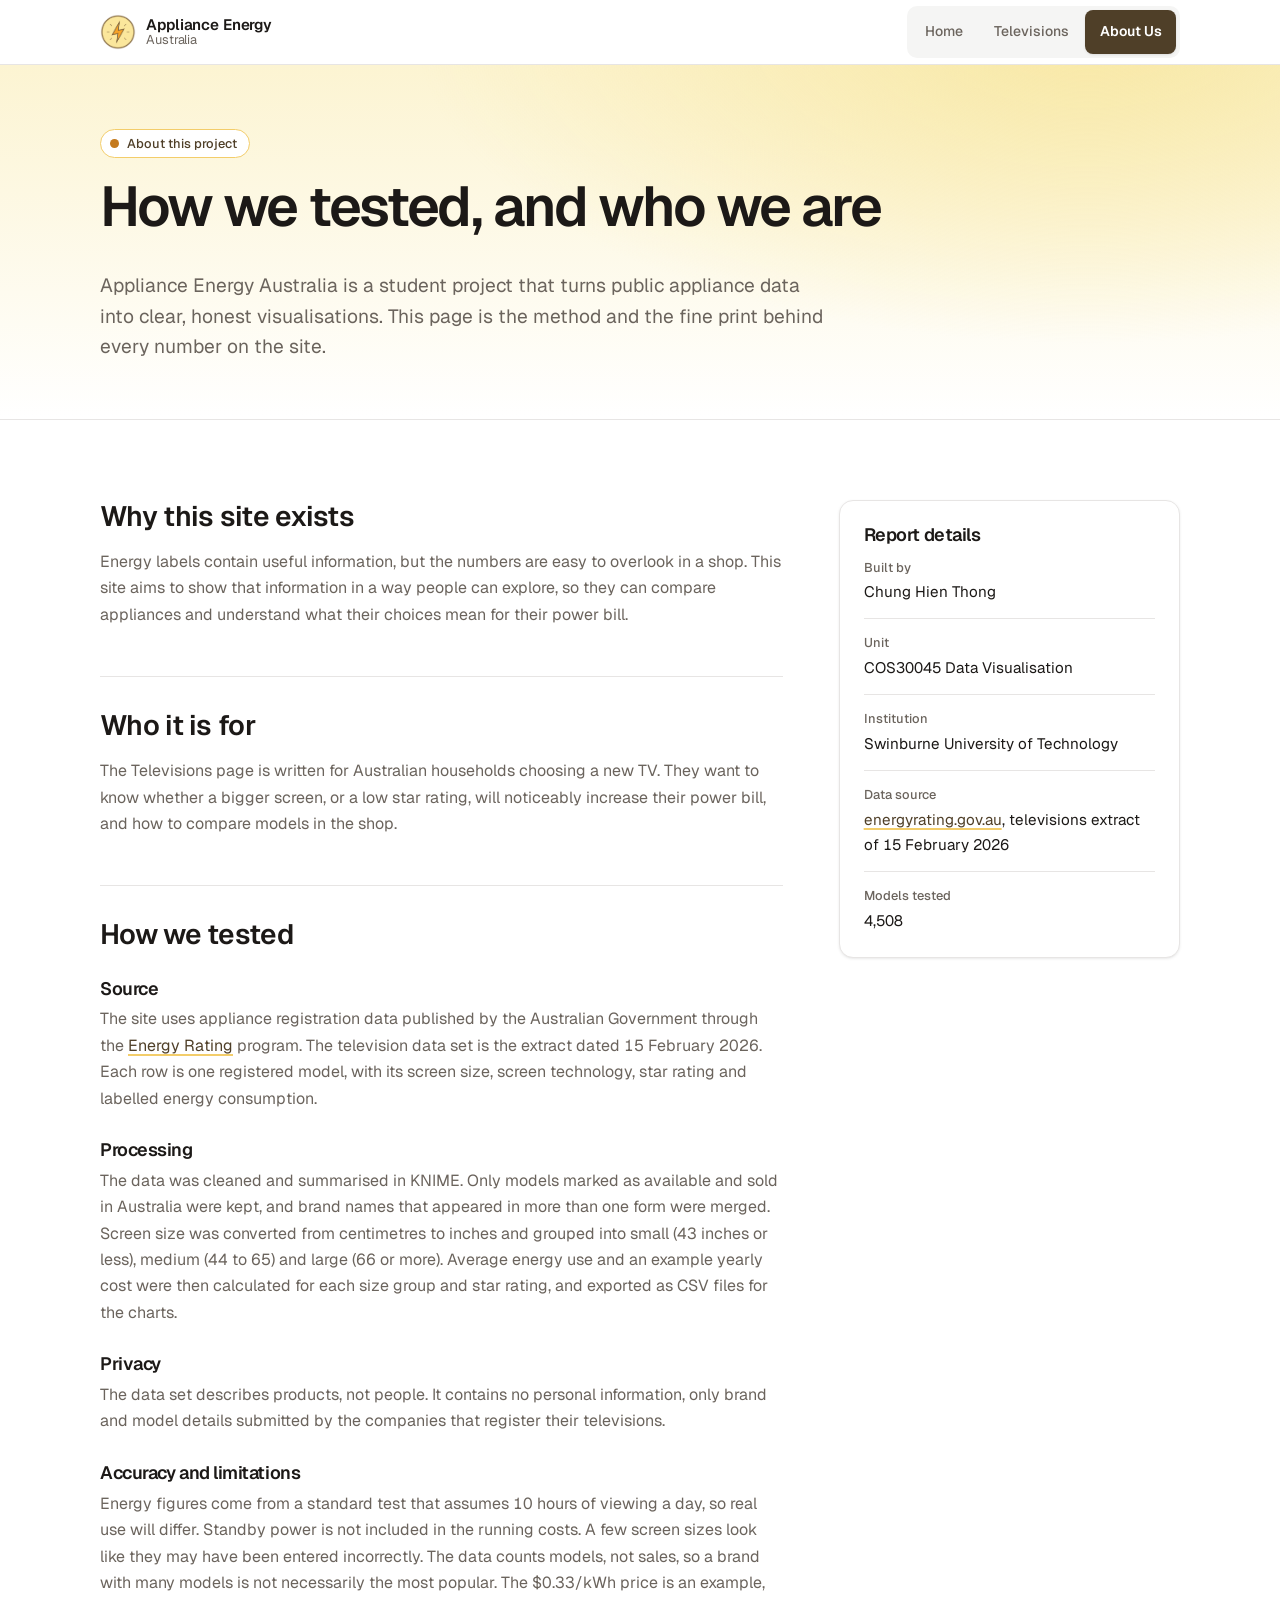
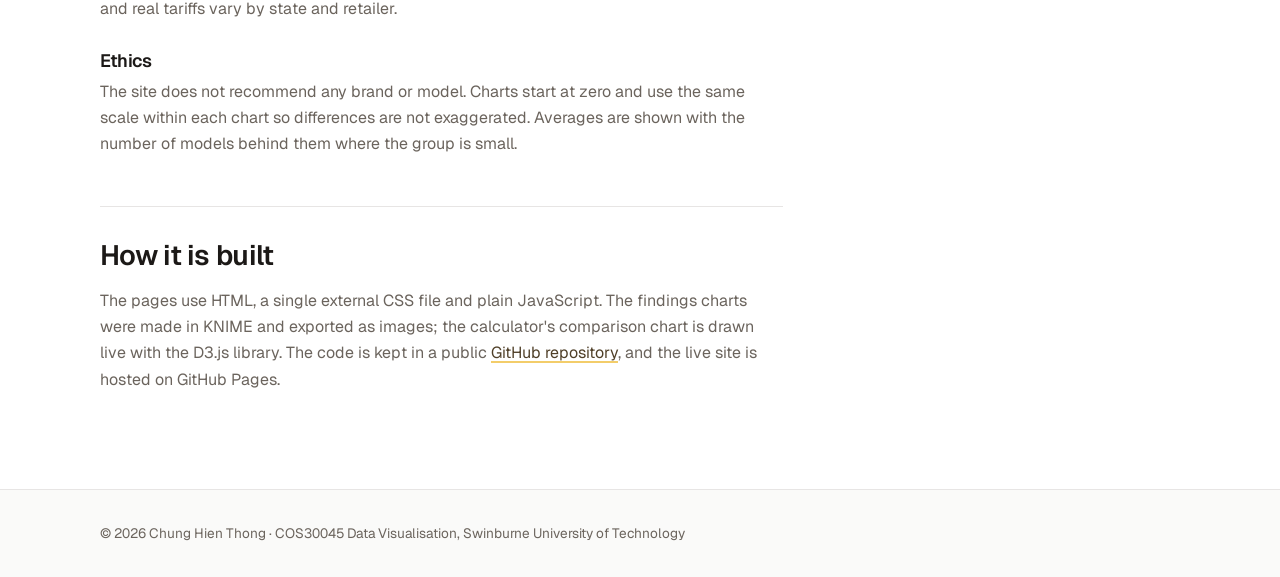
==== commit 89274780: "Rewrite README for portfolio, add screenshots and GitHub Pages link" ====
--- a/about.html
+++ b/about.html
@@ -66,7 +66,7 @@
           <p>The site does not recommend any brand or model. Charts start at zero and use the same scale within each chart so differences are not exaggerated. Averages are shown with the number of models behind them where the group is small.</p>
 
           <h2>How it is built</h2>
-          <p>The pages use HTML, a single external CSS file and plain JavaScript. The findings charts were made in KNIME and exported as images; the calculator's comparison chart is drawn live with the D3.js library. The code is kept in a public <a href="https://github.com/HienThong-vie/applianceenergyaustralia">GitHub repository</a>, and the site is built to be hosted on Swinburne's Mercury web server.</p>
+          <p>The pages use HTML, a single external CSS file and plain JavaScript. The findings charts were made in KNIME and exported as images; the calculator's comparison chart is drawn live with the D3.js library. The code is kept in a public <a href="https://github.com/HienThong-vie/appliance-energy-australia">GitHub repository</a>, and the live site is hosted on GitHub Pages.</p>
         </div>
 
         <aside class="info-panel" aria-labelledby="details-title">
